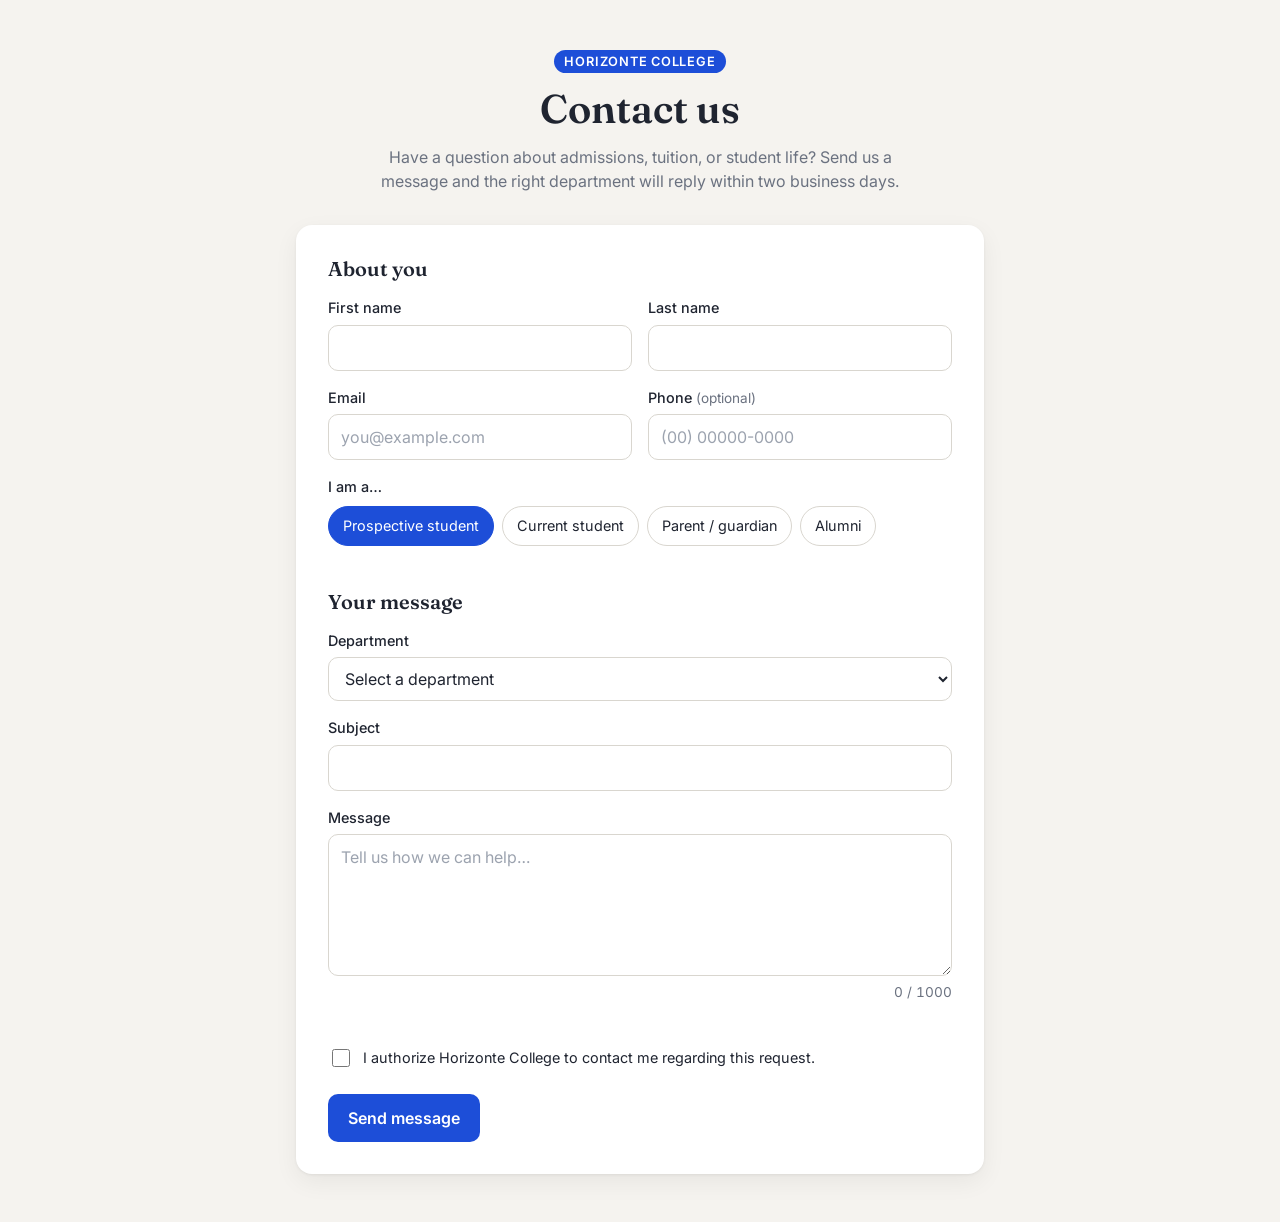
==== index.html @ 5d7e90c7 "Refine form markup, styles, and script for presentation - Add an intro header, error messages for ev" ====
<!DOCTYPE html>
<html lang="en">

<head>
  <meta charset="UTF-8">
  <meta name="viewport" content="width=device-width, initial-scale=1.0">
  <meta name="description" content="Get in touch with Horizonte College admissions, financial aid, registrar, careers, and IT support.">
  <meta name="color-scheme" content="light dark">
  <title>Contact Us — Horizonte College</title>
  <link rel="preconnect" href="https://fonts.googleapis.com">
  <link rel="preconnect" href="https://fonts.gstatic.com" crossorigin>
  <link
    href="https://fonts.googleapis.com/css2?family=Fraunces:opsz,wght@9..144,600&family=Inter:wght@400;500;600&display=swap"
    rel="stylesheet">
  <link rel="stylesheet" href="css/style.css">
  <script src="js/script.js" defer></script>
</head>

<body>
  <main class="page">
    <header class="intro">
      <p class="eyebrow">Horizonte College</p>
      <h1>Contact us</h1>
      <p>Have a question about admissions, tuition, or student life? Send us a message and the right department will reply within two business days.</p>
    </header>

    <form class="card" id="contact-form" action="thank-you.html" method="post">
      <fieldset>
        <legend>About you</legend>

        <div class="row">
          <div class="field">
            <label for="first-name">First name</label>
            <input type="text" id="first-name" name="first_name" autocomplete="given-name"
              aria-describedby="first-name-error" required>
            <small class="error" id="first-name-error">Please enter your first name.</small>
          </div>
          <div class="field">
            <label for="last-name">Last name</label>
            <input type="text" id="last-name" name="last_name" autocomplete="family-name"
              aria-describedby="last-name-error" required>
            <small class="error" id="last-name-error">Please enter your last name.</small>
          </div>
        </div>

        <div class="row">
          <div class="field">
            <label for="email">Email</label>
            <input type="email" id="email" name="email" autocomplete="email" placeholder="you@example.com"
              aria-describedby="email-error" required>
            <small class="error" id="email-error">Please enter a valid email address.</small>
          </div>
          <div class="field">
            <label for="phone">Phone <span class="optional">(optional)</span></label>
            <input type="tel" id="phone" name="phone" autocomplete="tel" inputmode="numeric"
              placeholder="(00) 00000-0000">
          </div>
        </div>

        <fieldset class="field">
          <legend class="label">I am a…</legend>
          <div class="chips">
            <label class="chip">
              <input type="radio" name="role" value="prospective-student" required checked>
              <span>Prospective student</span>
            </label>
            <label class="chip">
              <input type="radio" name="role" value="current-student">
              <span>Current student</span>
            </label>
            <label class="chip">
              <input type="radio" name="role" value="parent-guardian">
              <span>Parent / guardian</span>
            </label>
            <label class="chip">
              <input type="radio" name="role" value="alumni">
              <span>Alumni</span>
            </label>
          </div>
        </fieldset>
      </fieldset>

      <fieldset>
        <legend>Your message</legend>

        <div class="field">
          <label for="department">Department</label>
          <select id="department" name="department" aria-describedby="department-error" required>
            <option value="" disabled selected>Select a department</option>
            <option value="admissions">Admissions and enrollment</option>
            <option value="financial-aid">Tuition and financial aid (ProUni, FIES)</option>
            <option value="registrar">Registrar's office</option>
            <option value="careers">Internships and careers</option>
            <option value="it-support">IT support</option>
            <option value="other">Other</option>
          </select>
          <small class="error" id="department-error">Please choose a department.</small>
        </div>

        <div class="field">
          <label for="subject">Subject</label>
          <input type="text" id="subject" name="subject" maxlength="100" aria-describedby="subject-error" required>
          <small class="error" id="subject-error">Please add a subject.</small>
        </div>

        <div class="field">
          <label for="message">Message</label>
          <textarea id="message" name="message" rows="5" minlength="20" maxlength="1000"
            placeholder="Tell us how we can help…" aria-describedby="message-error counter" required></textarea>
          <small class="error" id="message-error">Please write at least 20 characters.</small>
          <small class="counter" id="counter" aria-live="polite">0 / 1000</small>
        </div>
      </fieldset>

      <label class="consent">
        <input type="checkbox" name="consent" required>
        <span>I authorize Horizonte College to contact me regarding this request.</span>
      </label>

      <button type="submit">Send message</button>
    </form>
  </main>
</body>

</html>
---- css/style.css ----
:root {
    color-scheme: light;
    --bg: #f5f3ef;
    --card: #ffffff;
    --field: #ffffff;
    --text: #1f2430;
    --muted: #6b7280;
    --placeholder: #9ca3af;
    --border: #d9d6cf;
    --border-hover: #b8b4aa;
    --accent: #1d4ed8;
    --on-accent: #ffffff;
    --error: #b42318;
    --success-bg: #dcfce7;
    --success-text: #15803d;
    --shadow: 0 1px 3px rgb(0 0 0 / .06), 0 8px 24px rgb(0 0 0 / .06);
    --radius: 10px;
    --speed: .15s;
}

@media (prefers-color-scheme: dark) {
    :root {
        color-scheme: dark;
        --bg: #12141a;
        --card: #1b1e26;
        --field: #12141a;
        --text: #e8e9ed;
        --muted: #9aa1ad;
        --placeholder: #6b7280;
        --border: #343844;
        --border-hover: #4b5060;
        --accent: #5b8cff;
        --on-accent: #0b1020;
        --error: #f97066;
        --success-bg: #14532d;
        --success-text: #86efac;
        --shadow: 0 1px 3px rgb(0 0 0 / .4), 0 8px 24px rgb(0 0 0 / .3);
    }
}

*,
*::before,
*::after {
    box-sizing: border-box;
}

body {
    margin: 0;
    font-family: "Inter", system-ui, sans-serif;
    background: var(--bg);
    color: var(--text);
    line-height: 1.5;
    -webkit-font-smoothing: antialiased;
}

h1,
h2,
legend {
    font-family: "Fraunces", Georgia, serif;
    font-weight: 600;
    line-height: 1.2;
}

h1 {
    font-size: clamp(1.75rem, 1.2rem + 2vw, 2.5rem);
    margin: 0 0 12px;
}

.page {
    max-width: 720px;
    margin: 0 auto;
    padding: 48px 16px;
}

.intro {
    text-align: center;
    margin-bottom: 32px;
}

.intro p {
    max-width: 52ch;
    margin: 0 auto;
    color: var(--muted);
}

.intro .eyebrow {
    display: inline-block;
    margin-bottom: 12px;
    padding: 2px 10px;
    border-radius: 999px;
    background: var(--accent);
    color: var(--on-accent);
    font-size: .8rem;
    font-weight: 600;
    letter-spacing: .06em;
    text-transform: uppercase;
}

.card {
    background: var(--card);
    border-radius: 16px;
    padding: 32px;
    box-shadow: var(--shadow);
}

fieldset {
    border: 0;
    padding: 0;
    margin: 0 0 28px;
    min-width: 0;
}

legend {
    padding: 0;
    font-size: 1.25rem;
    margin-bottom: 16px;
}

.row {
    display: grid;
    grid-template-columns: 1fr 1fr;
    gap: 16px;
}

.field {
    display: flex;
    flex-direction: column;
    gap: 6px;
    margin-bottom: 16px;
}

label,
.label {
    font-weight: 500;
    font-size: .9rem;
}

legend.label {
    font-family: inherit;
    line-height: 1.5;
    margin-bottom: 8px;
}

.optional,
.counter {
    color: var(--muted);
    font-weight: 400;
    font-size: .85rem;
}

.counter {
    align-self: flex-end;
    font-variant-numeric: tabular-nums;
}

input,
select,
textarea {
    width: 100%;
    font: inherit;
    color: inherit;
    padding: 10px 12px;
    border: 1px solid var(--border);
    border-radius: var(--radius);
    background: var(--field);
    transition: border-color var(--speed);
}

textarea {
    resize: vertical;
    min-height: 120px;
}

input:hover,
select:hover,
textarea:hover {
    border-color: var(--border-hover);
}

input:focus-visible,
select:focus-visible,
textarea:focus-visible {
    outline: 2px solid var(--accent);
    outline-offset: 1px;
    border-color: var(--accent);
}

::placeholder {
    color: var(--placeholder);
}

.error {
    display: none;
    color: var(--error);
    font-size: .85rem;
}

:is(input, select, textarea):user-invalid {
    border-color: var(--error);
}

:is(input, select, textarea):user-invalid ~ .error {
    display: block;
}

.chips {
    display: flex;
    flex-wrap: wrap;
    gap: 8px;
}

.chip {
    position: relative;
}

.chip input {
    position: absolute;
    opacity: 0;
    width: 1px;
    height: 1px;
}

.chip span {
    display: inline-block;
    padding: 8px 14px;
    border: 1px solid var(--border);
    border-radius: 999px;
    font-weight: 400;
    cursor: pointer;
    transition: background var(--speed), border-color var(--speed), color var(--speed);
}

.chip span:hover {
    border-color: var(--accent);
}

.chip input:checked + span {
    background: var(--accent);
    border-color: var(--accent);
    color: var(--on-accent);
}

.chip input:focus-visible + span {
    outline: 2px solid var(--accent);
    outline-offset: 2px;
}

.consent {
    display: flex;
    gap: 10px;
    align-items: flex-start;
    font-weight: 400;
    margin-bottom: 24px;
    cursor: pointer;
}

.consent input {
    width: 18px;
    height: 18px;
    margin-top: 2px;
    flex-shrink: 0;
    accent-color: var(--accent);
}

button,
.button {
    display: inline-block;
    text-decoration: none;
    font: inherit;
    font-weight: 600;
    padding: 12px 20px;
    border: 0;
    border-radius: var(--radius);
    background: var(--accent);
    color: var(--on-accent);
    cursor: pointer;
    transition: filter var(--speed), transform var(--speed);
}

button:hover,
.button:hover {
    filter: brightness(1.1);
}

button:active,
.button:active {
    transform: translateY(1px);
}

button:focus-visible,
.button:focus-visible {
    outline: 2px solid var(--accent);
    outline-offset: 2px;
}

button:disabled {
    cursor: progress;
    opacity: .7;
    filter: none;
    transform: none;
}

.success {
    text-align: center;
}

.success-icon {
    width: 56px;
    height: 56px;
    margin: 0 auto 12px;
    display: grid;
    place-items: center;
    border-radius: 50%;
    background: var(--success-bg);
    color: var(--success-text);
    font-size: 1.5rem;
}

.success h1 {
    font-size: 1.75rem;
    margin: 0 0 8px;
}

.success p {
    color: var(--muted);
    margin: 0 0 24px;
}

@media (max-width: 560px) {
    .page {
        padding-block: 32px;
    }

    .card {
        padding: 24px 20px;
    }

    .row {
        grid-template-columns: 1fr;
        gap: 0;
    }

    button,
    .button {
        width: 100%;
    }
}

@media (prefers-reduced-motion: reduce) {
    *,
    *::before,
    *::after {
        transition: none !important;
    }
}
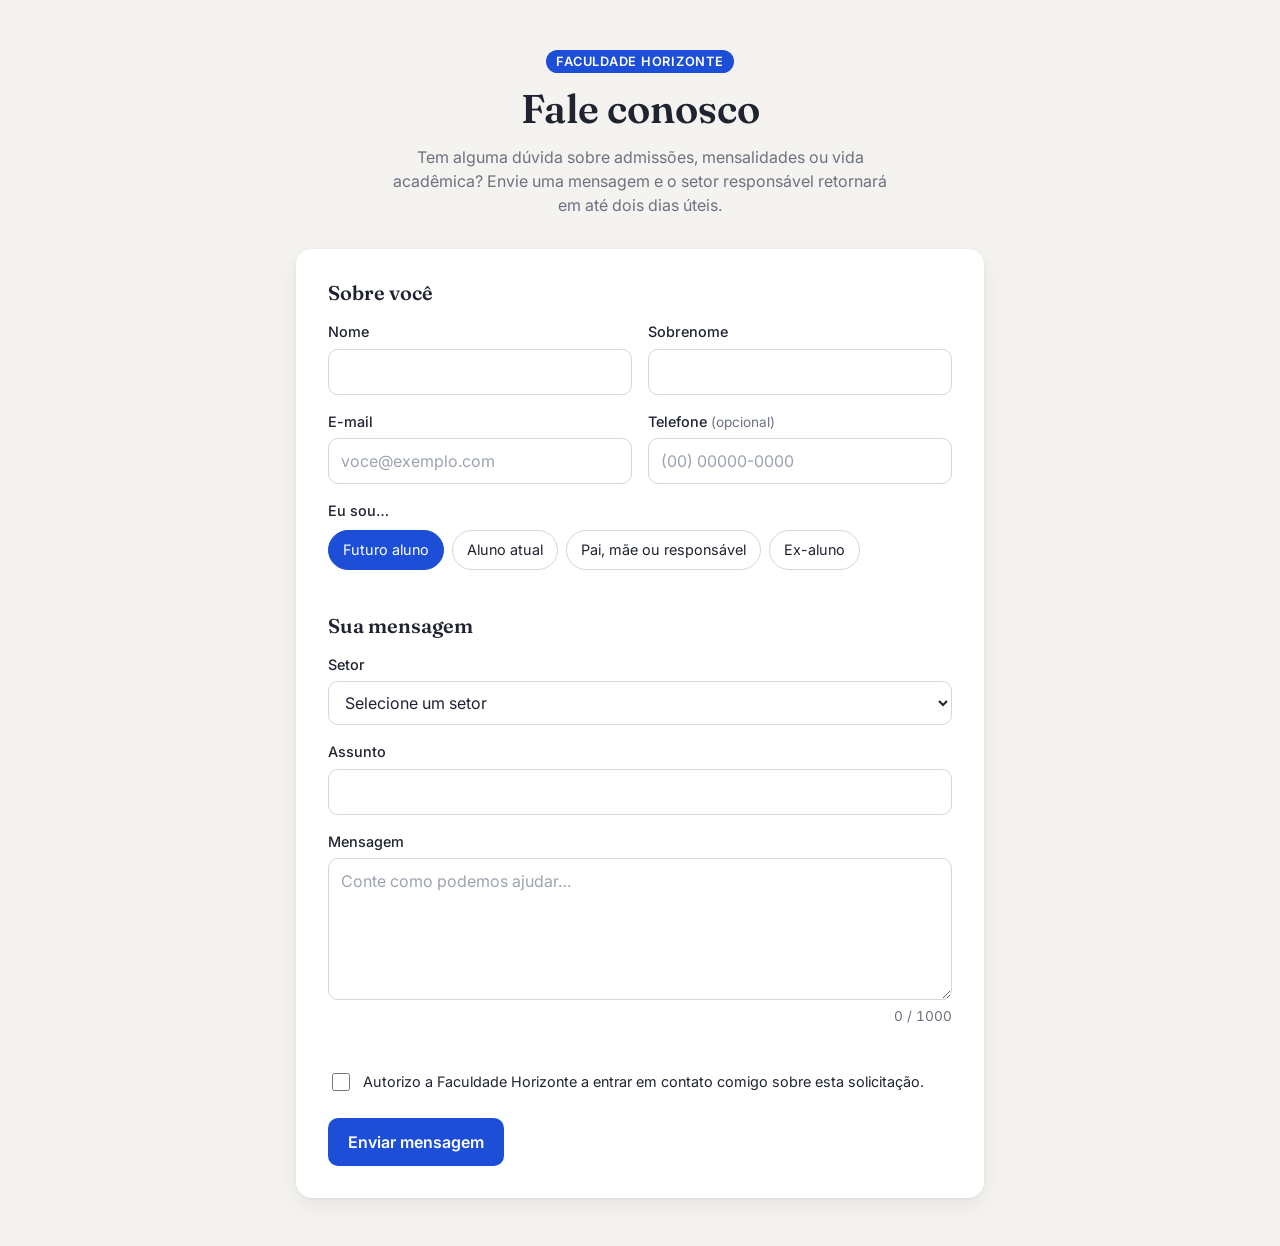
==== commit 7664c343: "Traduz o projeto inteiro para português Textos, comentários, nomes de funções, variáveis, ids, class" ====
--- a/index.html
+++ b/index.html
@@ -1,123 +1,123 @@
 <!DOCTYPE html>
-<html lang="en">
+<html lang="pt-BR">
 
 <head>
   <meta charset="UTF-8">
   <meta name="viewport" content="width=device-width, initial-scale=1.0">
-  <meta name="description" content="Get in touch with Horizonte College admissions, financial aid, registrar, careers, and IT support.">
+  <meta name="description" content="Entre em contato com a Faculdade Horizonte: admissões, financeiro, secretaria acadêmica, estágios e carreiras e suporte de TI.">
   <meta name="color-scheme" content="light dark">
-  <title>Contact Us — Horizonte College</title>
+  <title>Fale Conosco — Faculdade Horizonte</title>
   <link rel="preconnect" href="https://fonts.googleapis.com">
   <link rel="preconnect" href="https://fonts.gstatic.com" crossorigin>
   <link
     href="https://fonts.googleapis.com/css2?family=Fraunces:opsz,wght@9..144,600&family=Inter:wght@400;500;600&display=swap"
     rel="stylesheet">
-  <link rel="stylesheet" href="css/style.css">
+  <link rel="stylesheet" href="css/estilo.css">
   <script src="js/script.js" defer></script>
 </head>
 
 <body>
-  <main class="page">
-    <header class="intro">
-      <p class="eyebrow">Horizonte College</p>
-      <h1>Contact us</h1>
-      <p>Have a question about admissions, tuition, or student life? Send us a message and the right department will reply within two business days.</p>
+  <main class="pagina">
+    <header class="introducao">
+      <p class="rotulo-topo">Faculdade Horizonte</p>
+      <h1>Fale conosco</h1>
+      <p>Tem alguma dúvida sobre admissões, mensalidades ou vida acadêmica? Envie uma mensagem e o setor responsável retornará em até dois dias úteis.</p>
     </header>
 
-    <form class="card" id="contact-form" action="thank-you.html" method="post">
+    <form class="cartao" id="formulario-contato" action="obrigado.html" method="post">
       <fieldset>
-        <legend>About you</legend>
+        <legend>Sobre você</legend>
 
-        <div class="row">
-          <div class="field">
-            <label for="first-name">First name</label>
-            <input type="text" id="first-name" name="first_name" autocomplete="given-name"
-              aria-describedby="first-name-error" required>
-            <small class="error" id="first-name-error">Please enter your first name.</small>
+        <div class="linha">
+          <div class="campo">
+            <label for="primeiro-nome">Nome</label>
+            <input type="text" id="primeiro-nome" name="primeiro_nome" autocomplete="given-name"
+              aria-describedby="primeiro-nome-erro" required>
+            <small class="erro" id="primeiro-nome-erro">Por favor, informe seu nome.</small>
           </div>
-          <div class="field">
-            <label for="last-name">Last name</label>
-            <input type="text" id="last-name" name="last_name" autocomplete="family-name"
-              aria-describedby="last-name-error" required>
-            <small class="error" id="last-name-error">Please enter your last name.</small>
+          <div class="campo">
+            <label for="sobrenome">Sobrenome</label>
+            <input type="text" id="sobrenome" name="sobrenome" autocomplete="family-name"
+              aria-describedby="sobrenome-erro" required>
+            <small class="erro" id="sobrenome-erro">Por favor, informe seu sobrenome.</small>
           </div>
         </div>
 
-        <div class="row">
-          <div class="field">
-            <label for="email">Email</label>
-            <input type="email" id="email" name="email" autocomplete="email" placeholder="you@example.com"
-              aria-describedby="email-error" required>
-            <small class="error" id="email-error">Please enter a valid email address.</small>
+        <div class="linha">
+          <div class="campo">
+            <label for="email">E-mail</label>
+            <input type="email" id="email" name="email" autocomplete="email" placeholder="voce@exemplo.com"
+              aria-describedby="email-erro" required>
+            <small class="erro" id="email-erro">Por favor, informe um endereço de e-mail válido.</small>
           </div>
-          <div class="field">
-            <label for="phone">Phone <span class="optional">(optional)</span></label>
-            <input type="tel" id="phone" name="phone" autocomplete="tel" inputmode="numeric"
+          <div class="campo">
+            <label for="telefone">Telefone <span class="opcional">(opcional)</span></label>
+            <input type="tel" id="telefone" name="telefone" autocomplete="tel" inputmode="numeric"
               placeholder="(00) 00000-0000">
           </div>
         </div>
 
-        <fieldset class="field">
-          <legend class="label">I am a…</legend>
-          <div class="chips">
-            <label class="chip">
-              <input type="radio" name="role" value="prospective-student" required checked>
-              <span>Prospective student</span>
+        <fieldset class="campo">
+          <legend class="rotulo">Eu sou…</legend>
+          <div class="opcoes">
+            <label class="opcao">
+              <input type="radio" name="perfil" value="futuro-aluno" required checked>
+              <span>Futuro aluno</span>
             </label>
-            <label class="chip">
-              <input type="radio" name="role" value="current-student">
-              <span>Current student</span>
+            <label class="opcao">
+              <input type="radio" name="perfil" value="aluno-atual">
+              <span>Aluno atual</span>
             </label>
-            <label class="chip">
-              <input type="radio" name="role" value="parent-guardian">
-              <span>Parent / guardian</span>
+            <label class="opcao">
+              <input type="radio" name="perfil" value="responsavel">
+              <span>Pai, mãe ou responsável</span>
             </label>
-            <label class="chip">
-              <input type="radio" name="role" value="alumni">
-              <span>Alumni</span>
+            <label class="opcao">
+              <input type="radio" name="perfil" value="ex-aluno">
+              <span>Ex-aluno</span>
             </label>
           </div>
         </fieldset>
       </fieldset>
 
       <fieldset>
-        <legend>Your message</legend>
+        <legend>Sua mensagem</legend>
 
-        <div class="field">
-          <label for="department">Department</label>
-          <select id="department" name="department" aria-describedby="department-error" required>
-            <option value="" disabled selected>Select a department</option>
-            <option value="admissions">Admissions and enrollment</option>
-            <option value="financial-aid">Tuition and financial aid (ProUni, FIES)</option>
-            <option value="registrar">Registrar's office</option>
-            <option value="careers">Internships and careers</option>
-            <option value="it-support">IT support</option>
-            <option value="other">Other</option>
+        <div class="campo">
+          <label for="departamento">Setor</label>
+          <select id="departamento" name="departamento" aria-describedby="departamento-erro" required>
+            <option value="" disabled selected>Selecione um setor</option>
+            <option value="admissoes">Admissões e matrículas</option>
+            <option value="financeiro">Mensalidades e auxílio financeiro (ProUni, FIES)</option>
+            <option value="secretaria">Secretaria acadêmica</option>
+            <option value="estagios-carreiras">Estágios e carreiras</option>
+            <option value="suporte-ti">Suporte de TI</option>
+            <option value="outro">Outro</option>
           </select>
-          <small class="error" id="department-error">Please choose a department.</small>
+          <small class="erro" id="departamento-erro">Por favor, escolha um setor.</small>
         </div>
 
-        <div class="field">
-          <label for="subject">Subject</label>
-          <input type="text" id="subject" name="subject" maxlength="100" aria-describedby="subject-error" required>
-          <small class="error" id="subject-error">Please add a subject.</small>
+        <div class="campo">
+          <label for="assunto">Assunto</label>
+          <input type="text" id="assunto" name="assunto" maxlength="100" aria-describedby="assunto-erro" required>
+          <small class="erro" id="assunto-erro">Por favor, informe um assunto.</small>
         </div>
 
-        <div class="field">
-          <label for="message">Message</label>
-          <textarea id="message" name="message" rows="5" minlength="20" maxlength="1000"
-            placeholder="Tell us how we can help…" aria-describedby="message-error counter" required></textarea>
-          <small class="error" id="message-error">Please write at least 20 characters.</small>
-          <small class="counter" id="counter" aria-live="polite">0 / 1000</small>
+        <div class="campo">
+          <label for="mensagem">Mensagem</label>
+          <textarea id="mensagem" name="mensagem" rows="5" minlength="20" maxlength="1000"
+            placeholder="Conte como podemos ajudar…" aria-describedby="mensagem-erro contador" required></textarea>
+          <small class="erro" id="mensagem-erro">Por favor, escreva pelo menos 20 caracteres.</small>
+          <small class="contador" id="contador" aria-live="polite">0 / 1000</small>
         </div>
       </fieldset>
 
-      <label class="consent">
-        <input type="checkbox" name="consent" required>
-        <span>I authorize Horizonte College to contact me regarding this request.</span>
+      <label class="consentimento">
+        <input type="checkbox" name="consentimento" required>
+        <span>Autorizo a Faculdade Horizonte a entrar em contato comigo sobre esta solicitação.</span>
       </label>
 
-      <button type="submit">Send message</button>
+      <button type="submit">Enviar mensagem</button>
     </form>
   </main>
 </body>
--- a/css/estilo.css
+++ b/css/estilo.css
@@ -0,0 +1,355 @@
+:root {
+    color-scheme: light;
+    --fundo: #f5f3ef;
+    --cartao: #ffffff;
+    --campo: #ffffff;
+    --texto: #1f2430;
+    --suave: #6b7280;
+    --marcador: #9ca3af;
+    --borda: #d9d6cf;
+    --borda-hover: #b8b4aa;
+    --destaque: #1d4ed8;
+    --sobre-destaque: #ffffff;
+    --erro: #b42318;
+    --sucesso-fundo: #dcfce7;
+    --sucesso-texto: #15803d;
+    --sombra: 0 1px 3px rgb(0 0 0 / .06), 0 8px 24px rgb(0 0 0 / .06);
+    --raio: 10px;
+    --velocidade: .15s;
+}
+
+@media (prefers-color-scheme: dark) {
+    :root {
+        color-scheme: dark;
+        --fundo: #12141a;
+        --cartao: #1b1e26;
+        --campo: #12141a;
+        --texto: #e8e9ed;
+        --suave: #9aa1ad;
+        --marcador: #6b7280;
+        --borda: #343844;
+        --borda-hover: #4b5060;
+        --destaque: #5b8cff;
+        --sobre-destaque: #0b1020;
+        --erro: #f97066;
+        --sucesso-fundo: #14532d;
+        --sucesso-texto: #86efac;
+        --sombra: 0 1px 3px rgb(0 0 0 / .4), 0 8px 24px rgb(0 0 0 / .3);
+    }
+}
+
+*,
+*::before,
+*::after {
+    box-sizing: border-box;
+}
+
+body {
+    margin: 0;
+    font-family: "Inter", system-ui, sans-serif;
+    background: var(--fundo);
+    color: var(--texto);
+    line-height: 1.5;
+    -webkit-font-smoothing: antialiased;
+}
+
+h1,
+h2,
+legend {
+    font-family: "Fraunces", Georgia, serif;
+    font-weight: 600;
+    line-height: 1.2;
+}
+
+h1 {
+    font-size: clamp(1.75rem, 1.2rem + 2vw, 2.5rem);
+    margin: 0 0 12px;
+}
+
+.pagina {
+    max-width: 720px;
+    margin: 0 auto;
+    padding: 48px 16px;
+}
+
+.introducao {
+    text-align: center;
+    margin-bottom: 32px;
+}
+
+.introducao p {
+    max-width: 52ch;
+    margin: 0 auto;
+    color: var(--suave);
+}
+
+.introducao .rotulo-topo {
+    display: inline-block;
+    margin-bottom: 12px;
+    padding: 2px 10px;
+    border-radius: 999px;
+    background: var(--destaque);
+    color: var(--sobre-destaque);
+    font-size: .8rem;
+    font-weight: 600;
+    letter-spacing: .06em;
+    text-transform: uppercase;
+}
+
+.cartao {
+    background: var(--cartao);
+    border-radius: 16px;
+    padding: 32px;
+    box-shadow: var(--sombra);
+}
+
+fieldset {
+    border: 0;
+    padding: 0;
+    margin: 0 0 28px;
+    min-width: 0;
+}
+
+legend {
+    padding: 0;
+    font-size: 1.25rem;
+    margin-bottom: 16px;
+}
+
+.linha {
+    display: grid;
+    grid-template-columns: 1fr 1fr;
+    gap: 16px;
+}
+
+.campo {
+    display: flex;
+    flex-direction: column;
+    gap: 6px;
+    margin-bottom: 16px;
+}
+
+label,
+.rotulo {
+    font-weight: 500;
+    font-size: .9rem;
+}
+
+legend.rotulo {
+    font-family: inherit;
+    line-height: 1.5;
+    margin-bottom: 8px;
+}
+
+.opcional,
+.contador {
+    color: var(--suave);
+    font-weight: 400;
+    font-size: .85rem;
+}
+
+.contador {
+    align-self: flex-end;
+    font-variant-numeric: tabular-nums;
+}
+
+input,
+select,
+textarea {
+    width: 100%;
+    font: inherit;
+    color: inherit;
+    padding: 10px 12px;
+    border: 1px solid var(--borda);
+    border-radius: var(--raio);
+    background: var(--campo);
+    transition: border-color var(--velocidade);
+}
+
+textarea {
+    resize: vertical;
+    min-height: 120px;
+}
+
+input:hover,
+select:hover,
+textarea:hover {
+    border-color: var(--borda-hover);
+}
+
+input:focus-visible,
+select:focus-visible,
+textarea:focus-visible {
+    outline: 2px solid var(--destaque);
+    outline-offset: 1px;
+    border-color: var(--destaque);
+}
+
+::placeholder {
+    color: var(--marcador);
+}
+
+.erro {
+    display: none;
+    color: var(--erro);
+    font-size: .85rem;
+}
+
+:is(input, select, textarea):user-invalid {
+    border-color: var(--erro);
+}
+
+:is(input, select, textarea):user-invalid ~ .erro {
+    display: block;
+}
+
+.opcoes {
+    display: flex;
+    flex-wrap: wrap;
+    gap: 8px;
+}
+
+.opcao {
+    position: relative;
+}
+
+.opcao input {
+    position: absolute;
+    opacity: 0;
+    width: 1px;
+    height: 1px;
+}
+
+.opcao span {
+    display: inline-block;
+    padding: 8px 14px;
+    border: 1px solid var(--borda);
+    border-radius: 999px;
+    font-weight: 400;
+    cursor: pointer;
+    transition: background var(--velocidade), border-color var(--velocidade), color var(--velocidade);
+}
+
+.opcao span:hover {
+    border-color: var(--destaque);
+}
+
+.opcao input:checked + span {
+    background: var(--destaque);
+    border-color: var(--destaque);
+    color: var(--sobre-destaque);
+}
+
+.opcao input:focus-visible + span {
+    outline: 2px solid var(--destaque);
+    outline-offset: 2px;
+}
+
+.consentimento {
+    display: flex;
+    gap: 10px;
+    align-items: flex-start;
+    font-weight: 400;
+    margin-bottom: 24px;
+    cursor: pointer;
+}
+
+.consentimento input {
+    width: 18px;
+    height: 18px;
+    margin-top: 2px;
+    flex-shrink: 0;
+    accent-color: var(--destaque);
+}
+
+button,
+.botao {
+    display: inline-block;
+    text-decoration: none;
+    font: inherit;
+    font-weight: 600;
+    padding: 12px 20px;
+    border: 0;
+    border-radius: var(--raio);
+    background: var(--destaque);
+    color: var(--sobre-destaque);
+    cursor: pointer;
+    transition: filter var(--velocidade), transform var(--velocidade);
+}
+
+button:hover,
+.botao:hover {
+    filter: brightness(1.1);
+}
+
+button:active,
+.botao:active {
+    transform: translateY(1px);
+}
+
+button:focus-visible,
+.botao:focus-visible {
+    outline: 2px solid var(--destaque);
+    outline-offset: 2px;
+}
+
+button:disabled {
+    cursor: progress;
+    opacity: .7;
+    filter: none;
+    transform: none;
+}
+
+.sucesso {
+    text-align: center;
+}
+
+.icone-sucesso {
+    width: 56px;
+    height: 56px;
+    margin: 0 auto 12px;
+    display: grid;
+    place-items: center;
+    border-radius: 50%;
+    background: var(--sucesso-fundo);
+    color: var(--sucesso-texto);
+    font-size: 1.5rem;
+}
+
+.sucesso h1 {
+    font-size: 1.75rem;
+    margin: 0 0 8px;
+}
+
+.sucesso p {
+    color: var(--suave);
+    margin: 0 0 24px;
+}
+
+@media (max-width: 560px) {
+    .pagina {
+        padding-block: 32px;
+    }
+
+    .cartao {
+        padding: 24px 20px;
+    }
+
+    .linha {
+        grid-template-columns: 1fr;
+        gap: 0;
+    }
+
+    button,
+    .botao {
+        width: 100%;
+    }
+}
+
+@media (prefers-reduced-motion: reduce) {
+    *,
+    *::before,
+    *::after {
+        transition: none !important;
+    }
+}
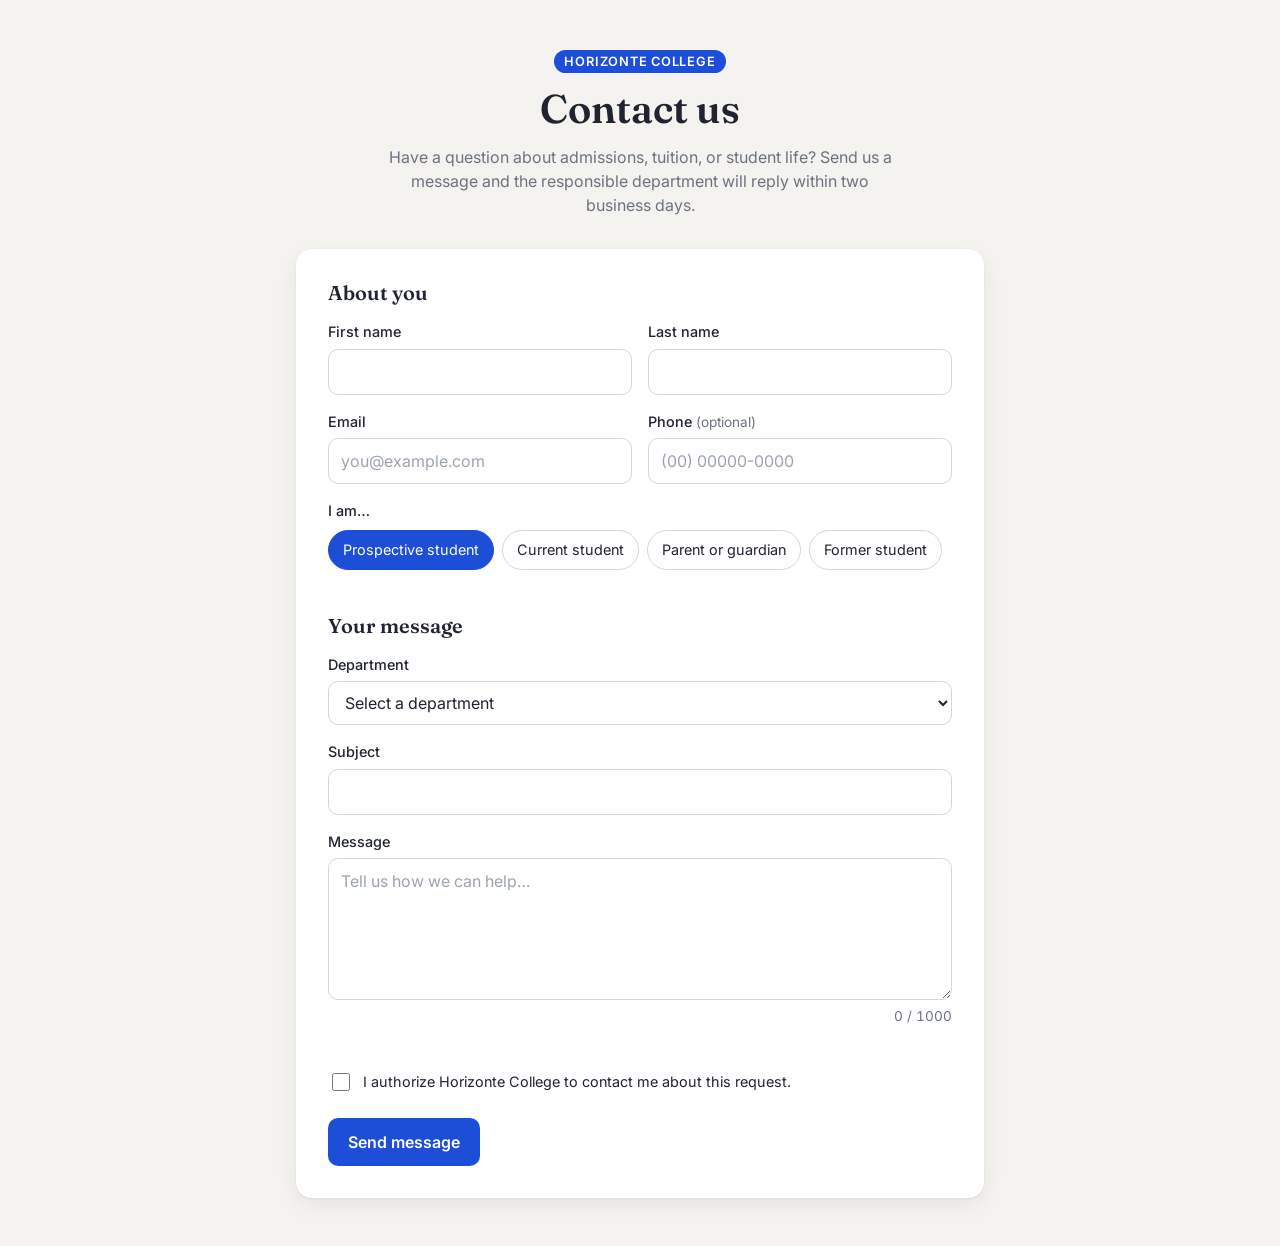
==== commit 652d1fd6: "Translate repository to English (docs, UI text, and code identifiers)" ====
--- a/index.html
+++ b/index.html
@@ -1,123 +1,123 @@
 <!DOCTYPE html>
-<html lang="pt-BR">
+<html lang="en">
 
 <head>
   <meta charset="UTF-8">
   <meta name="viewport" content="width=device-width, initial-scale=1.0">
-  <meta name="description" content="Entre em contato com a Faculdade Horizonte: admissões, financeiro, secretaria acadêmica, estágios e carreiras e suporte de TI.">
+  <meta name="description" content="Contact Horizonte College: admissions, tuition and financial aid, registrar, internships and careers, and IT support.">
   <meta name="color-scheme" content="light dark">
-  <title>Fale Conosco — Faculdade Horizonte</title>
+  <title>Contact Us — Horizonte College</title>
   <link rel="preconnect" href="https://fonts.googleapis.com">
   <link rel="preconnect" href="https://fonts.gstatic.com" crossorigin>
   <link
     href="https://fonts.googleapis.com/css2?family=Fraunces:opsz,wght@9..144,600&family=Inter:wght@400;500;600&display=swap"
     rel="stylesheet">
-  <link rel="stylesheet" href="css/estilo.css">
+  <link rel="stylesheet" href="css/style.css">
   <script src="js/script.js" defer></script>
 </head>
 
 <body>
-  <main class="pagina">
-    <header class="introducao">
-      <p class="rotulo-topo">Faculdade Horizonte</p>
-      <h1>Fale conosco</h1>
-      <p>Tem alguma dúvida sobre admissões, mensalidades ou vida acadêmica? Envie uma mensagem e o setor responsável retornará em até dois dias úteis.</p>
+  <main class="page">
+    <header class="intro">
+      <p class="eyebrow">Horizonte College</p>
+      <h1>Contact us</h1>
+      <p>Have a question about admissions, tuition, or student life? Send us a message and the responsible department will reply within two business days.</p>
     </header>
 
-    <form class="cartao" id="formulario-contato" action="obrigado.html" method="post">
+    <form class="card" id="contact-form" action="thank-you.html" method="post">
       <fieldset>
-        <legend>Sobre você</legend>
+        <legend>About you</legend>
 
-        <div class="linha">
-          <div class="campo">
-            <label for="primeiro-nome">Nome</label>
-            <input type="text" id="primeiro-nome" name="primeiro_nome" autocomplete="given-name"
-              aria-describedby="primeiro-nome-erro" required>
-            <small class="erro" id="primeiro-nome-erro">Por favor, informe seu nome.</small>
+        <div class="row">
+          <div class="field">
+            <label for="first-name">First name</label>
+            <input type="text" id="first-name" name="first_name" autocomplete="given-name"
+              aria-describedby="first-name-error" required>
+            <small class="error" id="first-name-error">Please enter your first name.</small>
           </div>
-          <div class="campo">
-            <label for="sobrenome">Sobrenome</label>
-            <input type="text" id="sobrenome" name="sobrenome" autocomplete="family-name"
-              aria-describedby="sobrenome-erro" required>
-            <small class="erro" id="sobrenome-erro">Por favor, informe seu sobrenome.</small>
+          <div class="field">
+            <label for="last-name">Last name</label>
+            <input type="text" id="last-name" name="last_name" autocomplete="family-name"
+              aria-describedby="last-name-error" required>
+            <small class="error" id="last-name-error">Please enter your last name.</small>
           </div>
         </div>
 
-        <div class="linha">
-          <div class="campo">
-            <label for="email">E-mail</label>
-            <input type="email" id="email" name="email" autocomplete="email" placeholder="voce@exemplo.com"
-              aria-describedby="email-erro" required>
-            <small class="erro" id="email-erro">Por favor, informe um endereço de e-mail válido.</small>
+        <div class="row">
+          <div class="field">
+            <label for="email">Email</label>
+            <input type="email" id="email" name="email" autocomplete="email" placeholder="you@example.com"
+              aria-describedby="email-error" required>
+            <small class="error" id="email-error">Please enter a valid email address.</small>
           </div>
-          <div class="campo">
-            <label for="telefone">Telefone <span class="opcional">(opcional)</span></label>
-            <input type="tel" id="telefone" name="telefone" autocomplete="tel" inputmode="numeric"
+          <div class="field">
+            <label for="phone">Phone <span class="optional">(optional)</span></label>
+            <input type="tel" id="phone" name="phone" autocomplete="tel" inputmode="numeric"
               placeholder="(00) 00000-0000">
           </div>
         </div>
 
-        <fieldset class="campo">
-          <legend class="rotulo">Eu sou…</legend>
-          <div class="opcoes">
-            <label class="opcao">
-              <input type="radio" name="perfil" value="futuro-aluno" required checked>
-              <span>Futuro aluno</span>
+        <fieldset class="field">
+          <legend class="label">I am…</legend>
+          <div class="options">
+            <label class="option">
+              <input type="radio" name="role" value="prospective-student" required checked>
+              <span>Prospective student</span>
             </label>
-            <label class="opcao">
-              <input type="radio" name="perfil" value="aluno-atual">
-              <span>Aluno atual</span>
+            <label class="option">
+              <input type="radio" name="role" value="current-student">
+              <span>Current student</span>
             </label>
-            <label class="opcao">
-              <input type="radio" name="perfil" value="responsavel">
-              <span>Pai, mãe ou responsável</span>
+            <label class="option">
+              <input type="radio" name="role" value="parent-guardian">
+              <span>Parent or guardian</span>
             </label>
-            <label class="opcao">
-              <input type="radio" name="perfil" value="ex-aluno">
-              <span>Ex-aluno</span>
+            <label class="option">
+              <input type="radio" name="role" value="former-student">
+              <span>Former student</span>
             </label>
           </div>
         </fieldset>
       </fieldset>
 
       <fieldset>
-        <legend>Sua mensagem</legend>
+        <legend>Your message</legend>
 
-        <div class="campo">
-          <label for="departamento">Setor</label>
-          <select id="departamento" name="departamento" aria-describedby="departamento-erro" required>
-            <option value="" disabled selected>Selecione um setor</option>
-            <option value="admissoes">Admissões e matrículas</option>
-            <option value="financeiro">Mensalidades e auxílio financeiro (ProUni, FIES)</option>
-            <option value="secretaria">Secretaria acadêmica</option>
-            <option value="estagios-carreiras">Estágios e carreiras</option>
-            <option value="suporte-ti">Suporte de TI</option>
-            <option value="outro">Outro</option>
+        <div class="field">
+          <label for="department">Department</label>
+          <select id="department" name="department" aria-describedby="department-error" required>
+            <option value="" disabled selected>Select a department</option>
+            <option value="admissions">Admissions and enrollment</option>
+            <option value="financial-aid">Tuition and financial aid (ProUni, FIES)</option>
+            <option value="registrar">Registrar's office</option>
+            <option value="internships-careers">Internships and careers</option>
+            <option value="it-support">IT support</option>
+            <option value="other">Other</option>
           </select>
-          <small class="erro" id="departamento-erro">Por favor, escolha um setor.</small>
+          <small class="error" id="department-error">Please choose a department.</small>
         </div>
 
-        <div class="campo">
-          <label for="assunto">Assunto</label>
-          <input type="text" id="assunto" name="assunto" maxlength="100" aria-describedby="assunto-erro" required>
-          <small class="erro" id="assunto-erro">Por favor, informe um assunto.</small>
+        <div class="field">
+          <label for="subject">Subject</label>
+          <input type="text" id="subject" name="subject" maxlength="100" aria-describedby="subject-error" required>
+          <small class="error" id="subject-error">Please enter a subject.</small>
         </div>
 
-        <div class="campo">
-          <label for="mensagem">Mensagem</label>
-          <textarea id="mensagem" name="mensagem" rows="5" minlength="20" maxlength="1000"
-            placeholder="Conte como podemos ajudar…" aria-describedby="mensagem-erro contador" required></textarea>
-          <small class="erro" id="mensagem-erro">Por favor, escreva pelo menos 20 caracteres.</small>
-          <small class="contador" id="contador" aria-live="polite">0 / 1000</small>
+        <div class="field">
+          <label for="message">Message</label>
+          <textarea id="message" name="message" rows="5" minlength="20" maxlength="1000"
+            placeholder="Tell us how we can help…" aria-describedby="message-error counter" required></textarea>
+          <small class="error" id="message-error">Please write at least 20 characters.</small>
+          <small class="counter" id="counter" aria-live="polite">0 / 1000</small>
         </div>
       </fieldset>
 
-      <label class="consentimento">
-        <input type="checkbox" name="consentimento" required>
-        <span>Autorizo a Faculdade Horizonte a entrar em contato comigo sobre esta solicitação.</span>
+      <label class="consent">
+        <input type="checkbox" name="consent" required>
+        <span>I authorize Horizonte College to contact me about this request.</span>
       </label>
 
-      <button type="submit">Enviar mensagem</button>
+      <button type="submit">Send message</button>
     </form>
   </main>
 </body>
--- a/css/style.css
+++ b/css/style.css
@@ -0,0 +1,355 @@
+:root {
+    color-scheme: light;
+    --background: #f5f3ef;
+    --card: #ffffff;
+    --field: #ffffff;
+    --text: #1f2430;
+    --muted: #6b7280;
+    --placeholder: #9ca3af;
+    --border: #d9d6cf;
+    --border-hover: #b8b4aa;
+    --accent: #1d4ed8;
+    --on-accent: #ffffff;
+    --error: #b42318;
+    --success-bg: #dcfce7;
+    --success-text: #15803d;
+    --shadow: 0 1px 3px rgb(0 0 0 / .06), 0 8px 24px rgb(0 0 0 / .06);
+    --radius: 10px;
+    --transition-speed: .15s;
+}
+
+@media (prefers-color-scheme: dark) {
+    :root {
+        color-scheme: dark;
+        --background: #12141a;
+        --card: #1b1e26;
+        --field: #12141a;
+        --text: #e8e9ed;
+        --muted: #9aa1ad;
+        --placeholder: #6b7280;
+        --border: #343844;
+        --border-hover: #4b5060;
+        --accent: #5b8cff;
+        --on-accent: #0b1020;
+        --error: #f97066;
+        --success-bg: #14532d;
+        --success-text: #86efac;
+        --shadow: 0 1px 3px rgb(0 0 0 / .4), 0 8px 24px rgb(0 0 0 / .3);
+    }
+}
+
+*,
+*::before,
+*::after {
+    box-sizing: border-box;
+}
+
+body {
+    margin: 0;
+    font-family: "Inter", system-ui, sans-serif;
+    background: var(--background);
+    color: var(--text);
+    line-height: 1.5;
+    -webkit-font-smoothing: antialiased;
+}
+
+h1,
+h2,
+legend {
+    font-family: "Fraunces", Georgia, serif;
+    font-weight: 600;
+    line-height: 1.2;
+}
+
+h1 {
+    font-size: clamp(1.75rem, 1.2rem + 2vw, 2.5rem);
+    margin: 0 0 12px;
+}
+
+.page {
+    max-width: 720px;
+    margin: 0 auto;
+    padding: 48px 16px;
+}
+
+.intro {
+    text-align: center;
+    margin-bottom: 32px;
+}
+
+.intro p {
+    max-width: 52ch;
+    margin: 0 auto;
+    color: var(--muted);
+}
+
+.intro .eyebrow {
+    display: inline-block;
+    margin-bottom: 12px;
+    padding: 2px 10px;
+    border-radius: 999px;
+    background: var(--accent);
+    color: var(--on-accent);
+    font-size: .8rem;
+    font-weight: 600;
+    letter-spacing: .06em;
+    text-transform: uppercase;
+}
+
+.card {
+    background: var(--card);
+    border-radius: 16px;
+    padding: 32px;
+    box-shadow: var(--shadow);
+}
+
+fieldset {
+    border: 0;
+    padding: 0;
+    margin: 0 0 28px;
+    min-width: 0;
+}
+
+legend {
+    padding: 0;
+    font-size: 1.25rem;
+    margin-bottom: 16px;
+}
+
+.row {
+    display: grid;
+    grid-template-columns: 1fr 1fr;
+    gap: 16px;
+}
+
+.field {
+    display: flex;
+    flex-direction: column;
+    gap: 6px;
+    margin-bottom: 16px;
+}
+
+label,
+.label {
+    font-weight: 500;
+    font-size: .9rem;
+}
+
+legend.label {
+    font-family: inherit;
+    line-height: 1.5;
+    margin-bottom: 8px;
+}
+
+.optional,
+.counter {
+    color: var(--muted);
+    font-weight: 400;
+    font-size: .85rem;
+}
+
+.counter {
+    align-self: flex-end;
+    font-variant-numeric: tabular-nums;
+}
+
+input,
+select,
+textarea {
+    width: 100%;
+    font: inherit;
+    color: inherit;
+    padding: 10px 12px;
+    border: 1px solid var(--border);
+    border-radius: var(--radius);
+    background: var(--field);
+    transition: border-color var(--transition-speed);
+}
+
+textarea {
+    resize: vertical;
+    min-height: 120px;
+}
+
+input:hover,
+select:hover,
+textarea:hover {
+    border-color: var(--border-hover);
+}
+
+input:focus-visible,
+select:focus-visible,
+textarea:focus-visible {
+    outline: 2px solid var(--accent);
+    outline-offset: 1px;
+    border-color: var(--accent);
+}
+
+::placeholder {
+    color: var(--placeholder);
+}
+
+.error {
+    display: none;
+    color: var(--error);
+    font-size: .85rem;
+}
+
+:is(input, select, textarea):user-invalid {
+    border-color: var(--error);
+}
+
+:is(input, select, textarea):user-invalid ~ .error {
+    display: block;
+}
+
+.options {
+    display: flex;
+    flex-wrap: wrap;
+    gap: 8px;
+}
+
+.option {
+    position: relative;
+}
+
+.option input {
+    position: absolute;
+    opacity: 0;
+    width: 1px;
+    height: 1px;
+}
+
+.option span {
+    display: inline-block;
+    padding: 8px 14px;
+    border: 1px solid var(--border);
+    border-radius: 999px;
+    font-weight: 400;
+    cursor: pointer;
+    transition: background var(--transition-speed), border-color var(--transition-speed), color var(--transition-speed);
+}
+
+.option span:hover {
+    border-color: var(--accent);
+}
+
+.option input:checked + span {
+    background: var(--accent);
+    border-color: var(--accent);
+    color: var(--on-accent);
+}
+
+.option input:focus-visible + span {
+    outline: 2px solid var(--accent);
+    outline-offset: 2px;
+}
+
+.consent {
+    display: flex;
+    gap: 10px;
+    align-items: flex-start;
+    font-weight: 400;
+    margin-bottom: 24px;
+    cursor: pointer;
+}
+
+.consent input {
+    width: 18px;
+    height: 18px;
+    margin-top: 2px;
+    flex-shrink: 0;
+    accent-color: var(--accent);
+}
+
+button,
+.button {
+    display: inline-block;
+    text-decoration: none;
+    font: inherit;
+    font-weight: 600;
+    padding: 12px 20px;
+    border: 0;
+    border-radius: var(--radius);
+    background: var(--accent);
+    color: var(--on-accent);
+    cursor: pointer;
+    transition: filter var(--transition-speed), transform var(--transition-speed);
+}
+
+button:hover,
+.button:hover {
+    filter: brightness(1.1);
+}
+
+button:active,
+.button:active {
+    transform: translateY(1px);
+}
+
+button:focus-visible,
+.button:focus-visible {
+    outline: 2px solid var(--accent);
+    outline-offset: 2px;
+}
+
+button:disabled {
+    cursor: progress;
+    opacity: .7;
+    filter: none;
+    transform: none;
+}
+
+.success {
+    text-align: center;
+}
+
+.success-icon {
+    width: 56px;
+    height: 56px;
+    margin: 0 auto 12px;
+    display: grid;
+    place-items: center;
+    border-radius: 50%;
+    background: var(--success-bg);
+    color: var(--success-text);
+    font-size: 1.5rem;
+}
+
+.success h1 {
+    font-size: 1.75rem;
+    margin: 0 0 8px;
+}
+
+.success p {
+    color: var(--muted);
+    margin: 0 0 24px;
+}
+
+@media (max-width: 560px) {
+    .page {
+        padding-block: 32px;
+    }
+
+    .card {
+        padding: 24px 20px;
+    }
+
+    .row {
+        grid-template-columns: 1fr;
+        gap: 0;
+    }
+
+    button,
+    .button {
+        width: 100%;
+    }
+}
+
+@media (prefers-reduced-motion: reduce) {
+    *,
+    *::before,
+    *::after {
+        transition: none !important;
+    }
+}
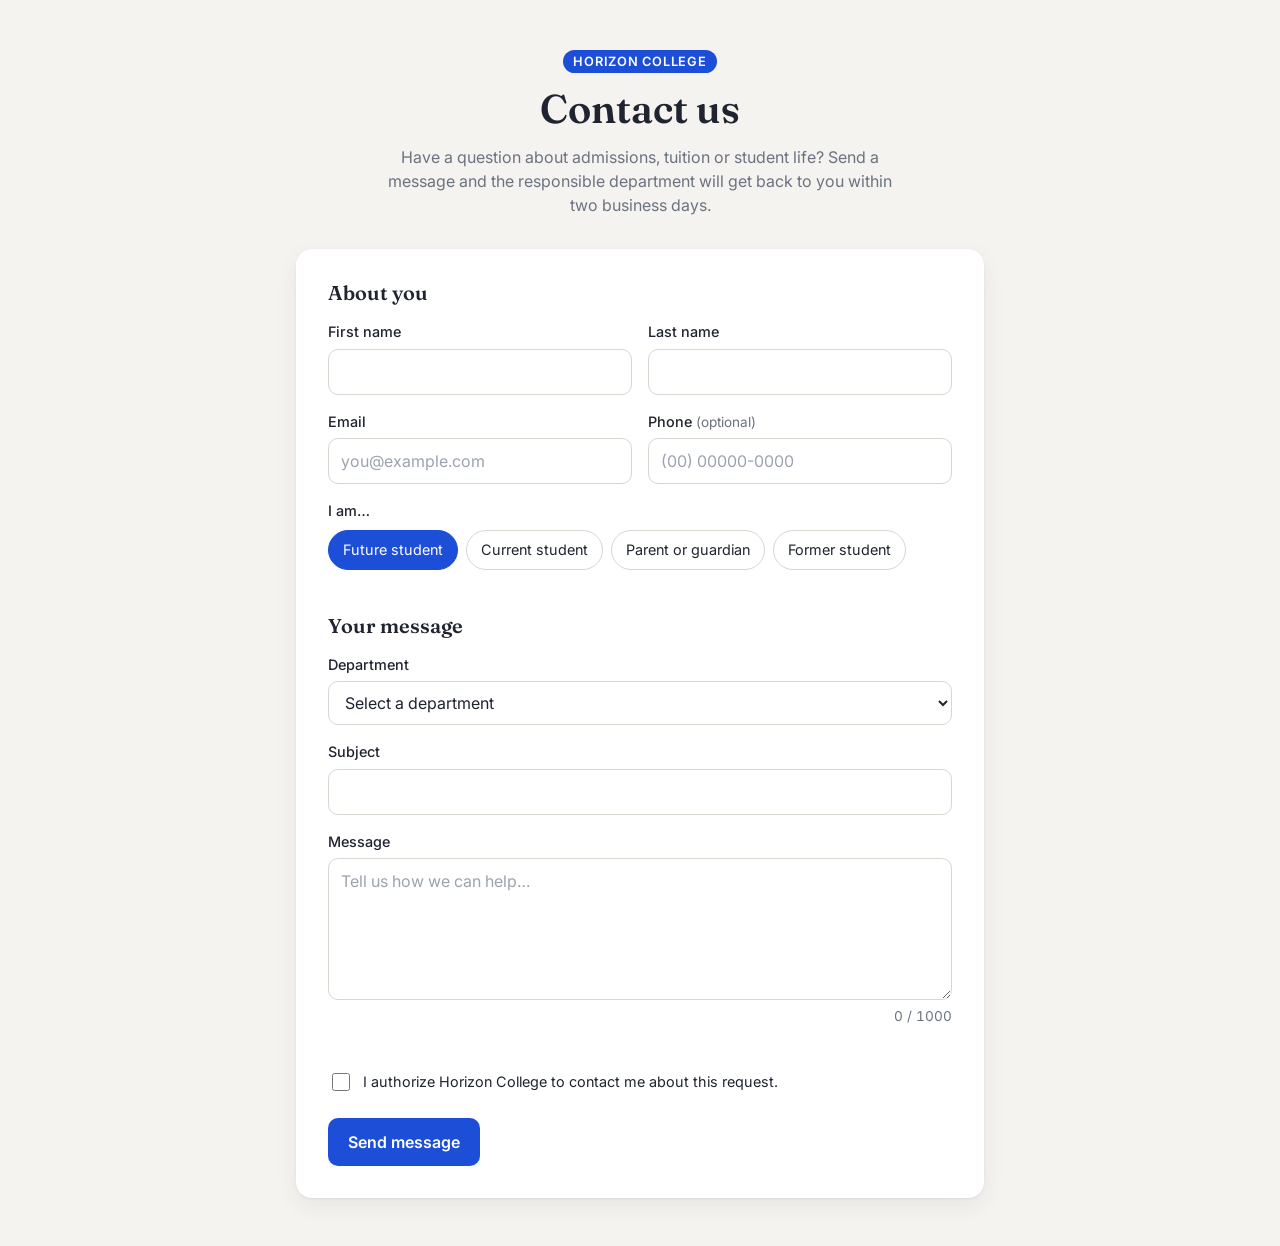
==== commit 18c171f3: "docs: translate the whole project to English - Translate all page text, error messages, placeholders" ====
--- a/index.html
+++ b/index.html
@@ -4,9 +4,9 @@
 <head>
   <meta charset="UTF-8">
   <meta name="viewport" content="width=device-width, initial-scale=1.0">
-  <meta name="description" content="Contact Horizonte College: admissions, tuition and financial aid, registrar, internships and careers, and IT support.">
+  <meta name="description" content="Contact Horizon College: admissions, billing, academic registrar, internships and careers, and IT support.">
   <meta name="color-scheme" content="light dark">
-  <title>Contact Us — Horizonte College</title>
+  <title>Contact Us — Horizon College</title>
   <link rel="preconnect" href="https://fonts.googleapis.com">
   <link rel="preconnect" href="https://fonts.gstatic.com" crossorigin>
   <link
@@ -19,9 +19,9 @@
 <body>
   <main class="page">
     <header class="intro">
-      <p class="eyebrow">Horizonte College</p>
+      <p class="top-label">Horizon College</p>
       <h1>Contact us</h1>
-      <p>Have a question about admissions, tuition, or student life? Send us a message and the responsible department will reply within two business days.</p>
+      <p>Have a question about admissions, tuition or student life? Send a message and the responsible department will get back to you within two business days.</p>
     </header>
 
     <form class="card" id="contact-form" action="thank-you.html" method="post">
@@ -61,19 +61,19 @@
           <legend class="label">I am…</legend>
           <div class="options">
             <label class="option">
-              <input type="radio" name="role" value="prospective-student" required checked>
-              <span>Prospective student</span>
+              <input type="radio" name="profile" value="future-student" required checked>
+              <span>Future student</span>
             </label>
             <label class="option">
-              <input type="radio" name="role" value="current-student">
+              <input type="radio" name="profile" value="current-student">
               <span>Current student</span>
             </label>
             <label class="option">
-              <input type="radio" name="role" value="parent-guardian">
+              <input type="radio" name="profile" value="parent-guardian">
               <span>Parent or guardian</span>
             </label>
             <label class="option">
-              <input type="radio" name="role" value="former-student">
+              <input type="radio" name="profile" value="former-student">
               <span>Former student</span>
             </label>
           </div>
@@ -88,8 +88,8 @@
           <select id="department" name="department" aria-describedby="department-error" required>
             <option value="" disabled selected>Select a department</option>
             <option value="admissions">Admissions and enrollment</option>
-            <option value="financial-aid">Tuition and financial aid (ProUni, FIES)</option>
-            <option value="registrar">Registrar's office</option>
+            <option value="financial">Tuition and financial aid (ProUni, FIES)</option>
+            <option value="registrar">Academic registrar</option>
             <option value="internships-careers">Internships and careers</option>
             <option value="it-support">IT support</option>
             <option value="other">Other</option>
@@ -114,7 +114,7 @@
 
       <label class="consent">
         <input type="checkbox" name="consent" required>
-        <span>I authorize Horizonte College to contact me about this request.</span>
+        <span>I authorize Horizon College to contact me about this request.</span>
       </label>
 
       <button type="submit">Send message</button>
--- a/css/style.css
+++ b/css/style.css
@@ -15,7 +15,7 @@
     --success-text: #15803d;
     --shadow: 0 1px 3px rgb(0 0 0 / .06), 0 8px 24px rgb(0 0 0 / .06);
     --radius: 10px;
-    --transition-speed: .15s;
+    --speed: .15s;
 }
 
 @media (prefers-color-scheme: dark) {
@@ -83,7 +83,7 @@
     color: var(--muted);
 }
 
-.intro .eyebrow {
+.intro .top-label {
     display: inline-block;
     margin-bottom: 12px;
     padding: 2px 10px;
@@ -163,7 +163,7 @@
     border: 1px solid var(--border);
     border-radius: var(--radius);
     background: var(--field);
-    transition: border-color var(--transition-speed);
+    transition: border-color var(--speed);
 }
 
 textarea {
@@ -227,7 +227,7 @@
     border-radius: 999px;
     font-weight: 400;
     cursor: pointer;
-    transition: background var(--transition-speed), border-color var(--transition-speed), color var(--transition-speed);
+    transition: background var(--speed), border-color var(--speed), color var(--speed);
 }
 
 .option span:hover {
@@ -274,7 +274,7 @@
     background: var(--accent);
     color: var(--on-accent);
     cursor: pointer;
-    transition: filter var(--transition-speed), transform var(--transition-speed);
+    transition: filter var(--speed), transform var(--speed);
 }
 
 button:hover,
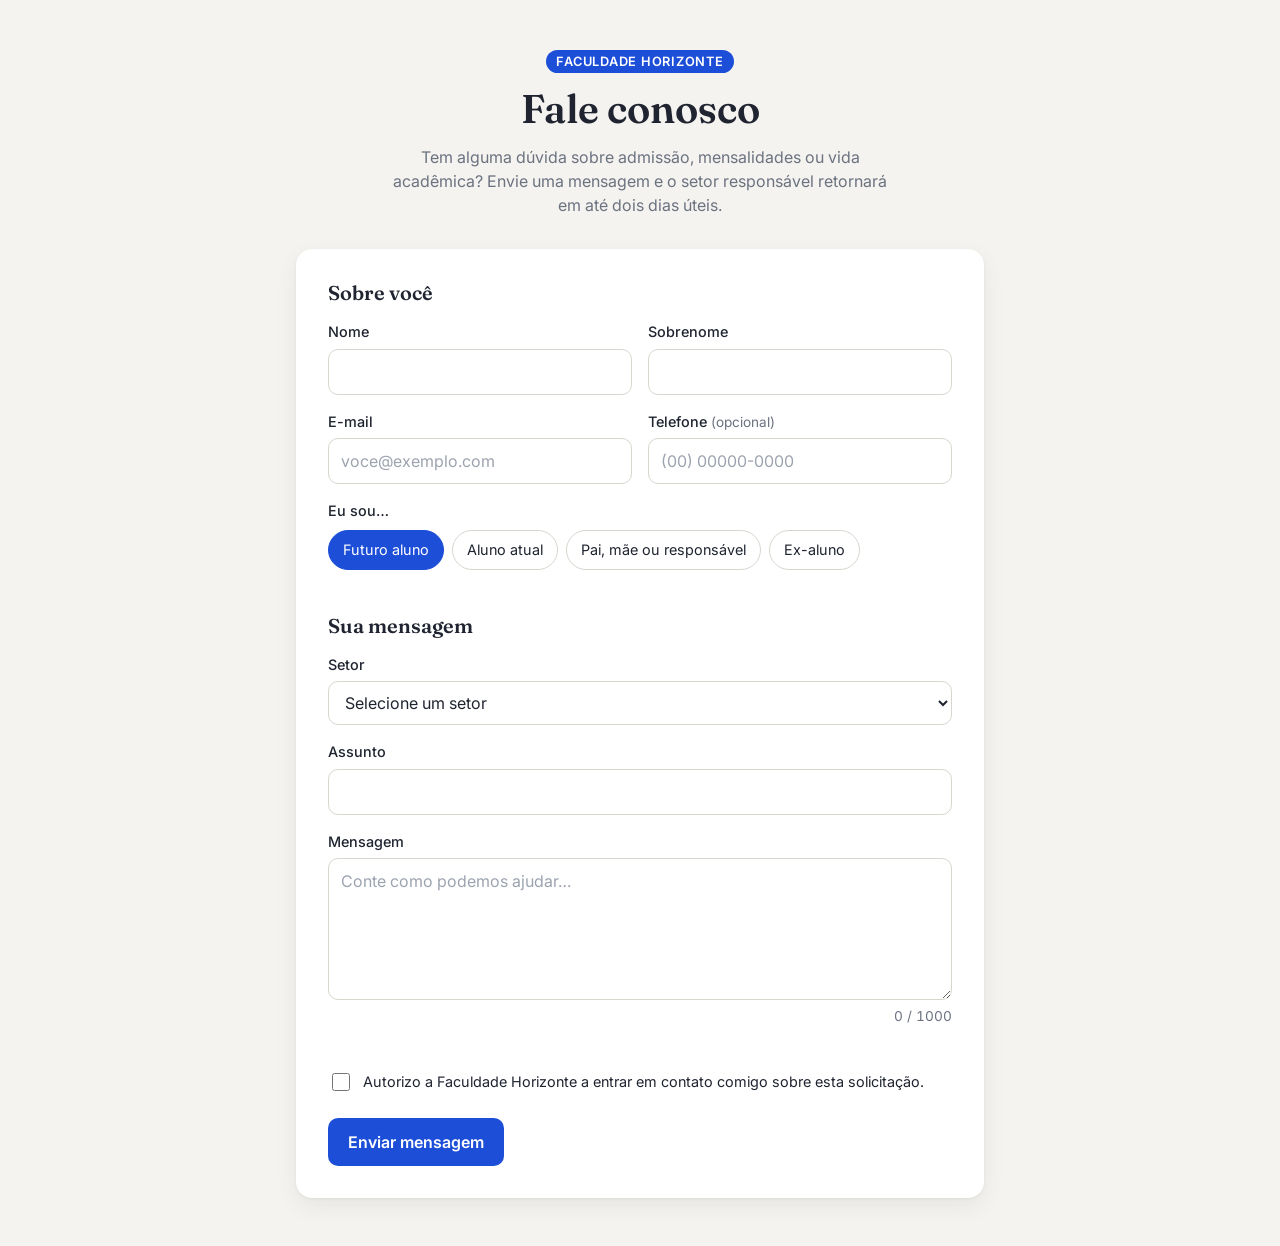
==== commit 46db27fd: "Traduz o projeto inteiro para português - README, textos da página e mensagens de validação em portu" ====
--- a/index.html
+++ b/index.html
@@ -1,123 +1,123 @@
 <!DOCTYPE html>
-<html lang="en">
+<html lang="pt-BR">
 
 <head>
   <meta charset="UTF-8">
   <meta name="viewport" content="width=device-width, initial-scale=1.0">
-  <meta name="description" content="Contact Horizon College: admissions, billing, academic registrar, internships and careers, and IT support.">
+  <meta name="description" content="Fale com a Faculdade Horizonte: admissões, financeiro, secretaria acadêmica, estágios e carreiras, e suporte de TI.">
   <meta name="color-scheme" content="light dark">
-  <title>Contact Us — Horizon College</title>
+  <title>Fale Conosco — Faculdade Horizonte</title>
   <link rel="preconnect" href="https://fonts.googleapis.com">
   <link rel="preconnect" href="https://fonts.gstatic.com" crossorigin>
   <link
     href="https://fonts.googleapis.com/css2?family=Fraunces:opsz,wght@9..144,600&family=Inter:wght@400;500;600&display=swap"
     rel="stylesheet">
-  <link rel="stylesheet" href="css/style.css">
-  <script src="js/script.js" defer></script>
+  <link rel="stylesheet" href="css/estilo.css">
+  <script src="js/principal.js" defer></script>
 </head>
 
 <body>
-  <main class="page">
-    <header class="intro">
-      <p class="top-label">Horizon College</p>
-      <h1>Contact us</h1>
-      <p>Have a question about admissions, tuition or student life? Send a message and the responsible department will get back to you within two business days.</p>
+  <main class="pagina">
+    <header class="introducao">
+      <p class="selo">Faculdade Horizonte</p>
+      <h1>Fale conosco</h1>
+      <p>Tem alguma dúvida sobre admissão, mensalidades ou vida acadêmica? Envie uma mensagem e o setor responsável retornará em até dois dias úteis.</p>
     </header>
 
-    <form class="card" id="contact-form" action="thank-you.html" method="post">
+    <form class="cartao" id="formulario-contato" action="obrigado.html" method="post">
       <fieldset>
-        <legend>About you</legend>
+        <legend>Sobre você</legend>
 
-        <div class="row">
-          <div class="field">
-            <label for="first-name">First name</label>
-            <input type="text" id="first-name" name="first_name" autocomplete="given-name"
-              aria-describedby="first-name-error" required>
-            <small class="error" id="first-name-error">Please enter your first name.</small>
+        <div class="linha">
+          <div class="campo">
+            <label for="nome">Nome</label>
+            <input type="text" id="nome" name="nome" autocomplete="given-name"
+              aria-describedby="nome-erro" required>
+            <small class="erro" id="nome-erro">Informe seu nome.</small>
           </div>
-          <div class="field">
-            <label for="last-name">Last name</label>
-            <input type="text" id="last-name" name="last_name" autocomplete="family-name"
-              aria-describedby="last-name-error" required>
-            <small class="error" id="last-name-error">Please enter your last name.</small>
+          <div class="campo">
+            <label for="sobrenome">Sobrenome</label>
+            <input type="text" id="sobrenome" name="sobrenome" autocomplete="family-name"
+              aria-describedby="sobrenome-erro" required>
+            <small class="erro" id="sobrenome-erro">Informe seu sobrenome.</small>
           </div>
         </div>
 
-        <div class="row">
-          <div class="field">
-            <label for="email">Email</label>
-            <input type="email" id="email" name="email" autocomplete="email" placeholder="you@example.com"
-              aria-describedby="email-error" required>
-            <small class="error" id="email-error">Please enter a valid email address.</small>
+        <div class="linha">
+          <div class="campo">
+            <label for="email">E-mail</label>
+            <input type="email" id="email" name="email" autocomplete="email" placeholder="voce@exemplo.com"
+              aria-describedby="email-erro" required>
+            <small class="erro" id="email-erro">Informe um endereço de e-mail válido.</small>
           </div>
-          <div class="field">
-            <label for="phone">Phone <span class="optional">(optional)</span></label>
-            <input type="tel" id="phone" name="phone" autocomplete="tel" inputmode="numeric"
+          <div class="campo">
+            <label for="telefone">Telefone <span class="opcional">(opcional)</span></label>
+            <input type="tel" id="telefone" name="telefone" autocomplete="tel" inputmode="numeric"
               placeholder="(00) 00000-0000">
           </div>
         </div>
 
-        <fieldset class="field">
-          <legend class="label">I am…</legend>
-          <div class="options">
-            <label class="option">
-              <input type="radio" name="profile" value="future-student" required checked>
-              <span>Future student</span>
+        <fieldset class="campo">
+          <legend class="rotulo">Eu sou…</legend>
+          <div class="opcoes">
+            <label class="opcao">
+              <input type="radio" name="perfil" value="futuro-aluno" required checked>
+              <span>Futuro aluno</span>
             </label>
-            <label class="option">
-              <input type="radio" name="profile" value="current-student">
-              <span>Current student</span>
+            <label class="opcao">
+              <input type="radio" name="perfil" value="aluno-atual">
+              <span>Aluno atual</span>
             </label>
-            <label class="option">
-              <input type="radio" name="profile" value="parent-guardian">
-              <span>Parent or guardian</span>
+            <label class="opcao">
+              <input type="radio" name="perfil" value="pai-responsavel">
+              <span>Pai, mãe ou responsável</span>
             </label>
-            <label class="option">
-              <input type="radio" name="profile" value="former-student">
-              <span>Former student</span>
+            <label class="opcao">
+              <input type="radio" name="perfil" value="ex-aluno">
+              <span>Ex-aluno</span>
             </label>
           </div>
         </fieldset>
       </fieldset>
 
       <fieldset>
-        <legend>Your message</legend>
+        <legend>Sua mensagem</legend>
 
-        <div class="field">
-          <label for="department">Department</label>
-          <select id="department" name="department" aria-describedby="department-error" required>
-            <option value="" disabled selected>Select a department</option>
-            <option value="admissions">Admissions and enrollment</option>
-            <option value="financial">Tuition and financial aid (ProUni, FIES)</option>
-            <option value="registrar">Academic registrar</option>
-            <option value="internships-careers">Internships and careers</option>
-            <option value="it-support">IT support</option>
-            <option value="other">Other</option>
+        <div class="campo">
+          <label for="departamento">Setor</label>
+          <select id="departamento" name="departamento" aria-describedby="departamento-erro" required>
+            <option value="" disabled selected>Selecione um setor</option>
+            <option value="admissoes">Admissões e matrícula</option>
+            <option value="financeiro">Mensalidades e financiamento estudantil (ProUni, FIES)</option>
+            <option value="secretaria">Secretaria acadêmica</option>
+            <option value="estagios-carreiras">Estágios e carreiras</option>
+            <option value="suporte-ti">Suporte de TI</option>
+            <option value="outro">Outro</option>
           </select>
-          <small class="error" id="department-error">Please choose a department.</small>
+          <small class="erro" id="departamento-erro">Escolha um setor.</small>
         </div>
 
-        <div class="field">
-          <label for="subject">Subject</label>
-          <input type="text" id="subject" name="subject" maxlength="100" aria-describedby="subject-error" required>
-          <small class="error" id="subject-error">Please enter a subject.</small>
+        <div class="campo">
+          <label for="assunto">Assunto</label>
+          <input type="text" id="assunto" name="assunto" maxlength="100" aria-describedby="assunto-erro" required>
+          <small class="erro" id="assunto-erro">Informe um assunto.</small>
         </div>
 
-        <div class="field">
-          <label for="message">Message</label>
-          <textarea id="message" name="message" rows="5" minlength="20" maxlength="1000"
-            placeholder="Tell us how we can help…" aria-describedby="message-error counter" required></textarea>
-          <small class="error" id="message-error">Please write at least 20 characters.</small>
-          <small class="counter" id="counter" aria-live="polite">0 / 1000</small>
+        <div class="campo">
+          <label for="mensagem">Mensagem</label>
+          <textarea id="mensagem" name="mensagem" rows="5" minlength="20" maxlength="1000"
+            placeholder="Conte como podemos ajudar…" aria-describedby="mensagem-erro contador" required></textarea>
+          <small class="erro" id="mensagem-erro">Escreva pelo menos 20 caracteres.</small>
+          <small class="contador" id="contador" aria-live="polite">0 / 1000</small>
         </div>
       </fieldset>
 
-      <label class="consent">
-        <input type="checkbox" name="consent" required>
-        <span>I authorize Horizon College to contact me about this request.</span>
+      <label class="consentimento">
+        <input type="checkbox" name="consentimento" required>
+        <span>Autorizo a Faculdade Horizonte a entrar em contato comigo sobre esta solicitação.</span>
       </label>
 
-      <button type="submit">Send message</button>
+      <button type="submit">Enviar mensagem</button>
     </form>
   </main>
 </body>
--- a/css/estilo.css
+++ b/css/estilo.css
@@ -0,0 +1,355 @@
+:root {
+    color-scheme: light;
+    --fundo: #f5f3ef;
+    --cartao: #ffffff;
+    --campo: #ffffff;
+    --texto: #1f2430;
+    --suave: #6b7280;
+    --marcador: #9ca3af;
+    --borda: #d9d6cf;
+    --borda-destaque: #b8b4aa;
+    --destaque: #1d4ed8;
+    --sobre-destaque: #ffffff;
+    --erro: #b42318;
+    --sucesso-fundo: #dcfce7;
+    --sucesso-texto: #15803d;
+    --sombra: 0 1px 3px rgb(0 0 0 / .06), 0 8px 24px rgb(0 0 0 / .06);
+    --raio: 10px;
+    --velocidade: .15s;
+}
+
+@media (prefers-color-scheme: dark) {
+    :root {
+        color-scheme: dark;
+        --fundo: #12141a;
+        --cartao: #1b1e26;
+        --campo: #12141a;
+        --texto: #e8e9ed;
+        --suave: #9aa1ad;
+        --marcador: #6b7280;
+        --borda: #343844;
+        --borda-destaque: #4b5060;
+        --destaque: #5b8cff;
+        --sobre-destaque: #0b1020;
+        --erro: #f97066;
+        --sucesso-fundo: #14532d;
+        --sucesso-texto: #86efac;
+        --sombra: 0 1px 3px rgb(0 0 0 / .4), 0 8px 24px rgb(0 0 0 / .3);
+    }
+}
+
+*,
+*::before,
+*::after {
+    box-sizing: border-box;
+}
+
+body {
+    margin: 0;
+    font-family: "Inter", system-ui, sans-serif;
+    background: var(--fundo);
+    color: var(--texto);
+    line-height: 1.5;
+    -webkit-font-smoothing: antialiased;
+}
+
+h1,
+h2,
+legend {
+    font-family: "Fraunces", Georgia, serif;
+    font-weight: 600;
+    line-height: 1.2;
+}
+
+h1 {
+    font-size: clamp(1.75rem, 1.2rem + 2vw, 2.5rem);
+    margin: 0 0 12px;
+}
+
+.pagina {
+    max-width: 720px;
+    margin: 0 auto;
+    padding: 48px 16px;
+}
+
+.introducao {
+    text-align: center;
+    margin-bottom: 32px;
+}
+
+.introducao p {
+    max-width: 52ch;
+    margin: 0 auto;
+    color: var(--suave);
+}
+
+.introducao .selo {
+    display: inline-block;
+    margin-bottom: 12px;
+    padding: 2px 10px;
+    border-radius: 999px;
+    background: var(--destaque);
+    color: var(--sobre-destaque);
+    font-size: .8rem;
+    font-weight: 600;
+    letter-spacing: .06em;
+    text-transform: uppercase;
+}
+
+.cartao {
+    background: var(--cartao);
+    border-radius: 16px;
+    padding: 32px;
+    box-shadow: var(--sombra);
+}
+
+fieldset {
+    border: 0;
+    padding: 0;
+    margin: 0 0 28px;
+    min-width: 0;
+}
+
+legend {
+    padding: 0;
+    font-size: 1.25rem;
+    margin-bottom: 16px;
+}
+
+.linha {
+    display: grid;
+    grid-template-columns: 1fr 1fr;
+    gap: 16px;
+}
+
+.campo {
+    display: flex;
+    flex-direction: column;
+    gap: 6px;
+    margin-bottom: 16px;
+}
+
+label,
+.rotulo {
+    font-weight: 500;
+    font-size: .9rem;
+}
+
+legend.rotulo {
+    font-family: inherit;
+    line-height: 1.5;
+    margin-bottom: 8px;
+}
+
+.opcional,
+.contador {
+    color: var(--suave);
+    font-weight: 400;
+    font-size: .85rem;
+}
+
+.contador {
+    align-self: flex-end;
+    font-variant-numeric: tabular-nums;
+}
+
+input,
+select,
+textarea {
+    width: 100%;
+    font: inherit;
+    color: inherit;
+    padding: 10px 12px;
+    border: 1px solid var(--borda);
+    border-radius: var(--raio);
+    background: var(--campo);
+    transition: border-color var(--velocidade);
+}
+
+textarea {
+    resize: vertical;
+    min-height: 120px;
+}
+
+input:hover,
+select:hover,
+textarea:hover {
+    border-color: var(--borda-destaque);
+}
+
+input:focus-visible,
+select:focus-visible,
+textarea:focus-visible {
+    outline: 2px solid var(--destaque);
+    outline-offset: 1px;
+    border-color: var(--destaque);
+}
+
+::placeholder {
+    color: var(--marcador);
+}
+
+.erro {
+    display: none;
+    color: var(--erro);
+    font-size: .85rem;
+}
+
+:is(input, select, textarea):user-invalid {
+    border-color: var(--erro);
+}
+
+:is(input, select, textarea):user-invalid ~ .erro {
+    display: block;
+}
+
+.opcoes {
+    display: flex;
+    flex-wrap: wrap;
+    gap: 8px;
+}
+
+.opcao {
+    position: relative;
+}
+
+.opcao input {
+    position: absolute;
+    opacity: 0;
+    width: 1px;
+    height: 1px;
+}
+
+.opcao span {
+    display: inline-block;
+    padding: 8px 14px;
+    border: 1px solid var(--borda);
+    border-radius: 999px;
+    font-weight: 400;
+    cursor: pointer;
+    transition: background var(--velocidade), border-color var(--velocidade), color var(--velocidade);
+}
+
+.opcao span:hover {
+    border-color: var(--destaque);
+}
+
+.opcao input:checked + span {
+    background: var(--destaque);
+    border-color: var(--destaque);
+    color: var(--sobre-destaque);
+}
+
+.opcao input:focus-visible + span {
+    outline: 2px solid var(--destaque);
+    outline-offset: 2px;
+}
+
+.consentimento {
+    display: flex;
+    gap: 10px;
+    align-items: flex-start;
+    font-weight: 400;
+    margin-bottom: 24px;
+    cursor: pointer;
+}
+
+.consentimento input {
+    width: 18px;
+    height: 18px;
+    margin-top: 2px;
+    flex-shrink: 0;
+    accent-color: var(--destaque);
+}
+
+button,
+.botao {
+    display: inline-block;
+    text-decoration: none;
+    font: inherit;
+    font-weight: 600;
+    padding: 12px 20px;
+    border: 0;
+    border-radius: var(--raio);
+    background: var(--destaque);
+    color: var(--sobre-destaque);
+    cursor: pointer;
+    transition: filter var(--velocidade), transform var(--velocidade);
+}
+
+button:hover,
+.botao:hover {
+    filter: brightness(1.1);
+}
+
+button:active,
+.botao:active {
+    transform: translateY(1px);
+}
+
+button:focus-visible,
+.botao:focus-visible {
+    outline: 2px solid var(--destaque);
+    outline-offset: 2px;
+}
+
+button:disabled {
+    cursor: progress;
+    opacity: .7;
+    filter: none;
+    transform: none;
+}
+
+.sucesso {
+    text-align: center;
+}
+
+.sucesso-icone {
+    width: 56px;
+    height: 56px;
+    margin: 0 auto 12px;
+    display: grid;
+    place-items: center;
+    border-radius: 50%;
+    background: var(--sucesso-fundo);
+    color: var(--sucesso-texto);
+    font-size: 1.5rem;
+}
+
+.sucesso h1 {
+    font-size: 1.75rem;
+    margin: 0 0 8px;
+}
+
+.sucesso p {
+    color: var(--suave);
+    margin: 0 0 24px;
+}
+
+@media (max-width: 560px) {
+    .pagina {
+        padding-block: 32px;
+    }
+
+    .cartao {
+        padding: 24px 20px;
+    }
+
+    .linha {
+        grid-template-columns: 1fr;
+        gap: 0;
+    }
+
+    button,
+    .botao {
+        width: 100%;
+    }
+}
+
+@media (prefers-reduced-motion: reduce) {
+    *,
+    *::before,
+    *::after {
+        transition: none !important;
+    }
+}
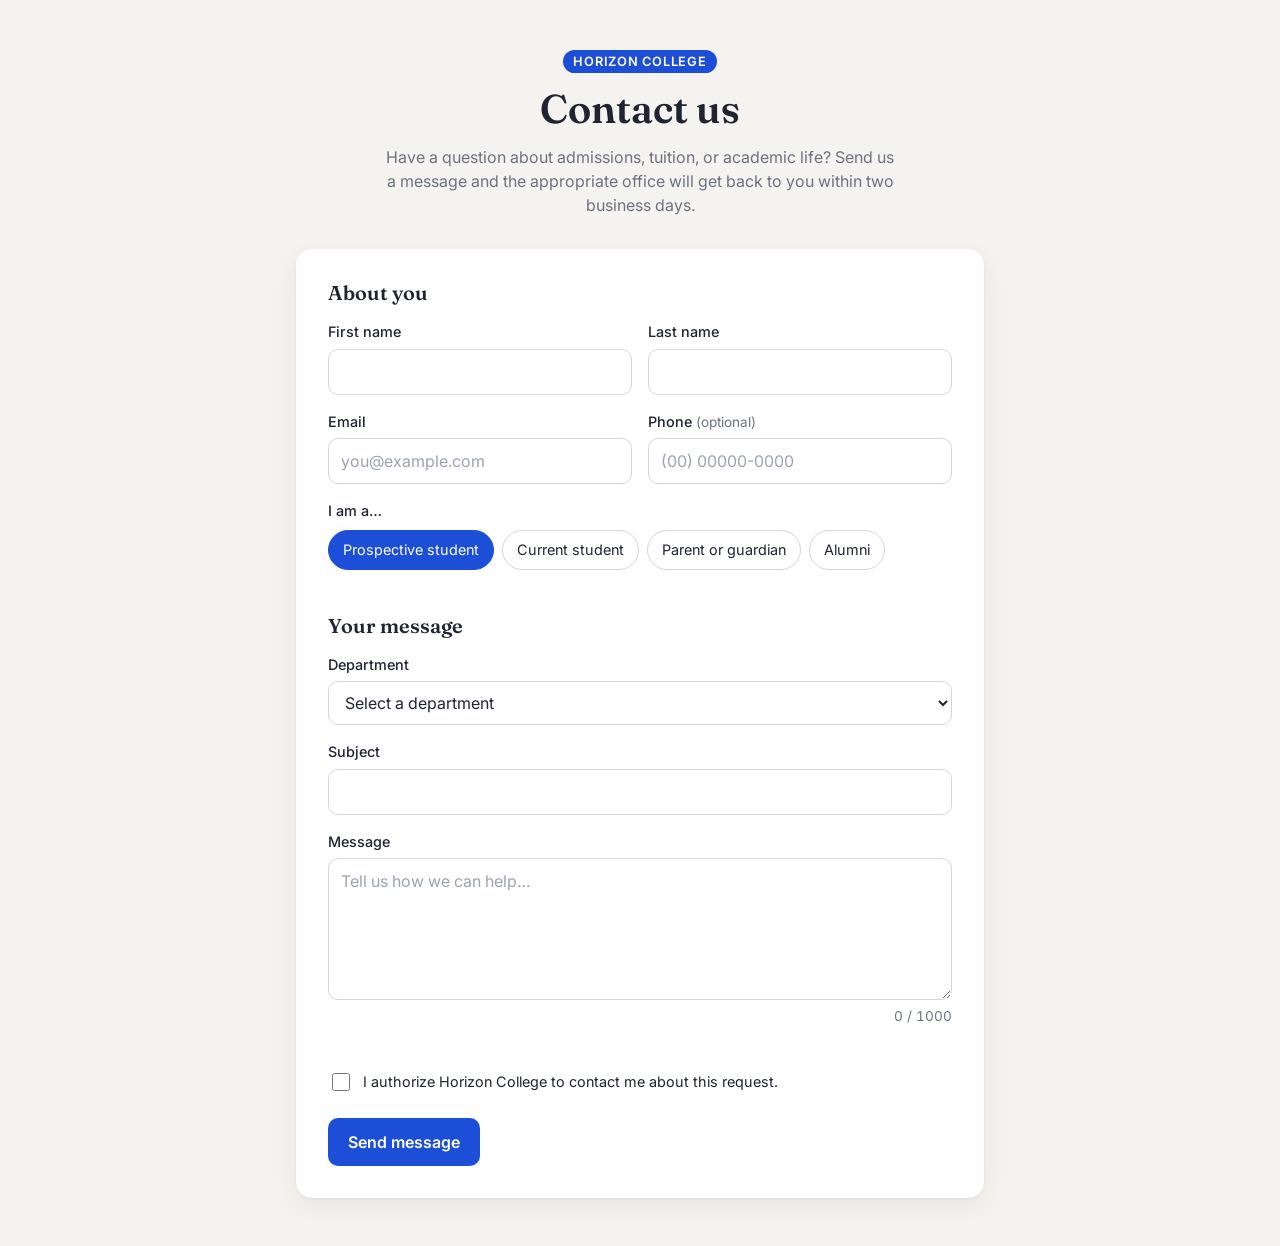
==== commit c60d6c00: "docs: translate repository content to English" ====
--- a/index.html
+++ b/index.html
@@ -1,123 +1,123 @@
 <!DOCTYPE html>
-<html lang="pt-BR">
+<html lang="en">
 
 <head>
   <meta charset="UTF-8">
   <meta name="viewport" content="width=device-width, initial-scale=1.0">
-  <meta name="description" content="Fale com a Faculdade Horizonte: admissões, financeiro, secretaria acadêmica, estágios e carreiras, e suporte de TI.">
+  <meta name="description" content="Contact Horizon College: admissions, tuition and financial aid, registrar's office, internships and careers, and IT support.">
   <meta name="color-scheme" content="light dark">
-  <title>Fale Conosco — Faculdade Horizonte</title>
+  <title>Contact Us — Horizon College</title>
   <link rel="preconnect" href="https://fonts.googleapis.com">
   <link rel="preconnect" href="https://fonts.gstatic.com" crossorigin>
   <link
     href="https://fonts.googleapis.com/css2?family=Fraunces:opsz,wght@9..144,600&family=Inter:wght@400;500;600&display=swap"
     rel="stylesheet">
-  <link rel="stylesheet" href="css/estilo.css">
-  <script src="js/principal.js" defer></script>
+  <link rel="stylesheet" href="css/styles.css">
+  <script src="js/main.js" defer></script>
 </head>
 
 <body>
-  <main class="pagina">
-    <header class="introducao">
-      <p class="selo">Faculdade Horizonte</p>
-      <h1>Fale conosco</h1>
-      <p>Tem alguma dúvida sobre admissão, mensalidades ou vida acadêmica? Envie uma mensagem e o setor responsável retornará em até dois dias úteis.</p>
+  <main class="page">
+    <header class="intro">
+      <p class="badge">Horizon College</p>
+      <h1>Contact us</h1>
+      <p>Have a question about admissions, tuition, or academic life? Send us a message and the appropriate office will get back to you within two business days.</p>
     </header>
 
-    <form class="cartao" id="formulario-contato" action="obrigado.html" method="post">
+    <form class="card" id="contact-form" action="thank-you.html" method="post">
       <fieldset>
-        <legend>Sobre você</legend>
+        <legend>About you</legend>
 
-        <div class="linha">
-          <div class="campo">
-            <label for="nome">Nome</label>
-            <input type="text" id="nome" name="nome" autocomplete="given-name"
-              aria-describedby="nome-erro" required>
-            <small class="erro" id="nome-erro">Informe seu nome.</small>
+        <div class="row">
+          <div class="field">
+            <label for="first-name">First name</label>
+            <input type="text" id="first-name" name="firstName" autocomplete="given-name"
+              aria-describedby="first-name-error" required>
+            <small class="error" id="first-name-error">Please enter your first name.</small>
           </div>
-          <div class="campo">
-            <label for="sobrenome">Sobrenome</label>
-            <input type="text" id="sobrenome" name="sobrenome" autocomplete="family-name"
-              aria-describedby="sobrenome-erro" required>
-            <small class="erro" id="sobrenome-erro">Informe seu sobrenome.</small>
+          <div class="field">
+            <label for="last-name">Last name</label>
+            <input type="text" id="last-name" name="lastName" autocomplete="family-name"
+              aria-describedby="last-name-error" required>
+            <small class="error" id="last-name-error">Please enter your last name.</small>
           </div>
         </div>
 
-        <div class="linha">
-          <div class="campo">
-            <label for="email">E-mail</label>
-            <input type="email" id="email" name="email" autocomplete="email" placeholder="voce@exemplo.com"
-              aria-describedby="email-erro" required>
-            <small class="erro" id="email-erro">Informe um endereço de e-mail válido.</small>
+        <div class="row">
+          <div class="field">
+            <label for="email">Email</label>
+            <input type="email" id="email" name="email" autocomplete="email" placeholder="you@example.com"
+              aria-describedby="email-error" required>
+            <small class="error" id="email-error">Please enter a valid email address.</small>
           </div>
-          <div class="campo">
-            <label for="telefone">Telefone <span class="opcional">(opcional)</span></label>
-            <input type="tel" id="telefone" name="telefone" autocomplete="tel" inputmode="numeric"
+          <div class="field">
+            <label for="phone">Phone <span class="optional">(optional)</span></label>
+            <input type="tel" id="phone" name="phone" autocomplete="tel" inputmode="numeric"
               placeholder="(00) 00000-0000">
           </div>
         </div>
 
-        <fieldset class="campo">
-          <legend class="rotulo">Eu sou…</legend>
-          <div class="opcoes">
-            <label class="opcao">
-              <input type="radio" name="perfil" value="futuro-aluno" required checked>
-              <span>Futuro aluno</span>
+        <fieldset class="field">
+          <legend class="label">I am a…</legend>
+          <div class="options">
+            <label class="option">
+              <input type="radio" name="role" value="prospective-student" required checked>
+              <span>Prospective student</span>
             </label>
-            <label class="opcao">
-              <input type="radio" name="perfil" value="aluno-atual">
-              <span>Aluno atual</span>
+            <label class="option">
+              <input type="radio" name="role" value="current-student">
+              <span>Current student</span>
             </label>
-            <label class="opcao">
-              <input type="radio" name="perfil" value="pai-responsavel">
-              <span>Pai, mãe ou responsável</span>
+            <label class="option">
+              <input type="radio" name="role" value="parent-guardian">
+              <span>Parent or guardian</span>
             </label>
-            <label class="opcao">
-              <input type="radio" name="perfil" value="ex-aluno">
-              <span>Ex-aluno</span>
+            <label class="option">
+              <input type="radio" name="role" value="alumni">
+              <span>Alumni</span>
             </label>
           </div>
         </fieldset>
       </fieldset>
 
       <fieldset>
-        <legend>Sua mensagem</legend>
+        <legend>Your message</legend>
 
-        <div class="campo">
-          <label for="departamento">Setor</label>
-          <select id="departamento" name="departamento" aria-describedby="departamento-erro" required>
-            <option value="" disabled selected>Selecione um setor</option>
-            <option value="admissoes">Admissões e matrícula</option>
-            <option value="financeiro">Mensalidades e financiamento estudantil (ProUni, FIES)</option>
-            <option value="secretaria">Secretaria acadêmica</option>
-            <option value="estagios-carreiras">Estágios e carreiras</option>
-            <option value="suporte-ti">Suporte de TI</option>
-            <option value="outro">Outro</option>
+        <div class="field">
+          <label for="department">Department</label>
+          <select id="department" name="department" aria-describedby="department-error" required>
+            <option value="" disabled selected>Select a department</option>
+            <option value="admissions">Admissions and enrollment</option>
+            <option value="financial-aid">Tuition and financial aid (ProUni, FIES)</option>
+            <option value="registrar">Registrar's office</option>
+            <option value="internships-careers">Internships and careers</option>
+            <option value="it-support">IT support</option>
+            <option value="other">Other</option>
           </select>
-          <small class="erro" id="departamento-erro">Escolha um setor.</small>
+          <small class="error" id="department-error">Please choose a department.</small>
         </div>
 
-        <div class="campo">
-          <label for="assunto">Assunto</label>
-          <input type="text" id="assunto" name="assunto" maxlength="100" aria-describedby="assunto-erro" required>
-          <small class="erro" id="assunto-erro">Informe um assunto.</small>
+        <div class="field">
+          <label for="subject">Subject</label>
+          <input type="text" id="subject" name="subject" maxlength="100" aria-describedby="subject-error" required>
+          <small class="error" id="subject-error">Please enter a subject.</small>
         </div>
 
-        <div class="campo">
-          <label for="mensagem">Mensagem</label>
-          <textarea id="mensagem" name="mensagem" rows="5" minlength="20" maxlength="1000"
-            placeholder="Conte como podemos ajudar…" aria-describedby="mensagem-erro contador" required></textarea>
-          <small class="erro" id="mensagem-erro">Escreva pelo menos 20 caracteres.</small>
-          <small class="contador" id="contador" aria-live="polite">0 / 1000</small>
+        <div class="field">
+          <label for="message">Message</label>
+          <textarea id="message" name="message" rows="5" minlength="20" maxlength="1000"
+            placeholder="Tell us how we can help…" aria-describedby="message-error counter" required></textarea>
+          <small class="error" id="message-error">Please write at least 20 characters.</small>
+          <small class="counter" id="counter" aria-live="polite">0 / 1000</small>
         </div>
       </fieldset>
 
-      <label class="consentimento">
-        <input type="checkbox" name="consentimento" required>
-        <span>Autorizo a Faculdade Horizonte a entrar em contato comigo sobre esta solicitação.</span>
+      <label class="consent">
+        <input type="checkbox" name="consent" required>
+        <span>I authorize Horizon College to contact me about this request.</span>
       </label>
 
-      <button type="submit">Enviar mensagem</button>
+      <button type="submit">Send message</button>
     </form>
   </main>
 </body>
--- a/css/styles.css
+++ b/css/styles.css
@@ -0,0 +1,355 @@
+:root {
+    color-scheme: light;
+    --bg: #f5f3ef;
+    --card-bg: #ffffff;
+    --field-bg: #ffffff;
+    --text: #1f2430;
+    --muted: #6b7280;
+    --placeholder: #9ca3af;
+    --border: #d9d6cf;
+    --border-hover: #b8b4aa;
+    --accent: #1d4ed8;
+    --on-accent: #ffffff;
+    --error: #b42318;
+    --success-bg: #dcfce7;
+    --success-text: #15803d;
+    --shadow: 0 1px 3px rgb(0 0 0 / .06), 0 8px 24px rgb(0 0 0 / .06);
+    --radius: 10px;
+    --speed: .15s;
+}
+
+@media (prefers-color-scheme: dark) {
+    :root {
+        color-scheme: dark;
+        --bg: #12141a;
+        --card-bg: #1b1e26;
+        --field-bg: #12141a;
+        --text: #e8e9ed;
+        --muted: #9aa1ad;
+        --placeholder: #6b7280;
+        --border: #343844;
+        --border-hover: #4b5060;
+        --accent: #5b8cff;
+        --on-accent: #0b1020;
+        --error: #f97066;
+        --success-bg: #14532d;
+        --success-text: #86efac;
+        --shadow: 0 1px 3px rgb(0 0 0 / .4), 0 8px 24px rgb(0 0 0 / .3);
+    }
+}
+
+*,
+*::before,
+*::after {
+    box-sizing: border-box;
+}
+
+body {
+    margin: 0;
+    font-family: "Inter", system-ui, sans-serif;
+    background: var(--bg);
+    color: var(--text);
+    line-height: 1.5;
+    -webkit-font-smoothing: antialiased;
+}
+
+h1,
+h2,
+legend {
+    font-family: "Fraunces", Georgia, serif;
+    font-weight: 600;
+    line-height: 1.2;
+}
+
+h1 {
+    font-size: clamp(1.75rem, 1.2rem + 2vw, 2.5rem);
+    margin: 0 0 12px;
+}
+
+.page {
+    max-width: 720px;
+    margin: 0 auto;
+    padding: 48px 16px;
+}
+
+.intro {
+    text-align: center;
+    margin-bottom: 32px;
+}
+
+.intro p {
+    max-width: 52ch;
+    margin: 0 auto;
+    color: var(--muted);
+}
+
+.intro .badge {
+    display: inline-block;
+    margin-bottom: 12px;
+    padding: 2px 10px;
+    border-radius: 999px;
+    background: var(--accent);
+    color: var(--on-accent);
+    font-size: .8rem;
+    font-weight: 600;
+    letter-spacing: .06em;
+    text-transform: uppercase;
+}
+
+.card {
+    background: var(--card-bg);
+    border-radius: 16px;
+    padding: 32px;
+    box-shadow: var(--shadow);
+}
+
+fieldset {
+    border: 0;
+    padding: 0;
+    margin: 0 0 28px;
+    min-width: 0;
+}
+
+legend {
+    padding: 0;
+    font-size: 1.25rem;
+    margin-bottom: 16px;
+}
+
+.row {
+    display: grid;
+    grid-template-columns: 1fr 1fr;
+    gap: 16px;
+}
+
+.field {
+    display: flex;
+    flex-direction: column;
+    gap: 6px;
+    margin-bottom: 16px;
+}
+
+label,
+.label {
+    font-weight: 500;
+    font-size: .9rem;
+}
+
+legend.label {
+    font-family: inherit;
+    line-height: 1.5;
+    margin-bottom: 8px;
+}
+
+.optional,
+.counter {
+    color: var(--muted);
+    font-weight: 400;
+    font-size: .85rem;
+}
+
+.counter {
+    align-self: flex-end;
+    font-variant-numeric: tabular-nums;
+}
+
+input,
+select,
+textarea {
+    width: 100%;
+    font: inherit;
+    color: inherit;
+    padding: 10px 12px;
+    border: 1px solid var(--border);
+    border-radius: var(--radius);
+    background: var(--field-bg);
+    transition: border-color var(--speed);
+}
+
+textarea {
+    resize: vertical;
+    min-height: 120px;
+}
+
+input:hover,
+select:hover,
+textarea:hover {
+    border-color: var(--border-hover);
+}
+
+input:focus-visible,
+select:focus-visible,
+textarea:focus-visible {
+    outline: 2px solid var(--accent);
+    outline-offset: 1px;
+    border-color: var(--accent);
+}
+
+::placeholder {
+    color: var(--placeholder);
+}
+
+.error {
+    display: none;
+    color: var(--error);
+    font-size: .85rem;
+}
+
+:is(input, select, textarea):user-invalid {
+    border-color: var(--error);
+}
+
+:is(input, select, textarea):user-invalid ~ .error {
+    display: block;
+}
+
+.options {
+    display: flex;
+    flex-wrap: wrap;
+    gap: 8px;
+}
+
+.option {
+    position: relative;
+}
+
+.option input {
+    position: absolute;
+    opacity: 0;
+    width: 1px;
+    height: 1px;
+}
+
+.option span {
+    display: inline-block;
+    padding: 8px 14px;
+    border: 1px solid var(--border);
+    border-radius: 999px;
+    font-weight: 400;
+    cursor: pointer;
+    transition: background var(--speed), border-color var(--speed), color var(--speed);
+}
+
+.option span:hover {
+    border-color: var(--accent);
+}
+
+.option input:checked + span {
+    background: var(--accent);
+    border-color: var(--accent);
+    color: var(--on-accent);
+}
+
+.option input:focus-visible + span {
+    outline: 2px solid var(--accent);
+    outline-offset: 2px;
+}
+
+.consent {
+    display: flex;
+    gap: 10px;
+    align-items: flex-start;
+    font-weight: 400;
+    margin-bottom: 24px;
+    cursor: pointer;
+}
+
+.consent input {
+    width: 18px;
+    height: 18px;
+    margin-top: 2px;
+    flex-shrink: 0;
+    accent-color: var(--accent);
+}
+
+button,
+.button {
+    display: inline-block;
+    text-decoration: none;
+    font: inherit;
+    font-weight: 600;
+    padding: 12px 20px;
+    border: 0;
+    border-radius: var(--radius);
+    background: var(--accent);
+    color: var(--on-accent);
+    cursor: pointer;
+    transition: filter var(--speed), transform var(--speed);
+}
+
+button:hover,
+.button:hover {
+    filter: brightness(1.1);
+}
+
+button:active,
+.button:active {
+    transform: translateY(1px);
+}
+
+button:focus-visible,
+.button:focus-visible {
+    outline: 2px solid var(--accent);
+    outline-offset: 2px;
+}
+
+button:disabled {
+    cursor: progress;
+    opacity: .7;
+    filter: none;
+    transform: none;
+}
+
+.success {
+    text-align: center;
+}
+
+.success-icon {
+    width: 56px;
+    height: 56px;
+    margin: 0 auto 12px;
+    display: grid;
+    place-items: center;
+    border-radius: 50%;
+    background: var(--success-bg);
+    color: var(--success-text);
+    font-size: 1.5rem;
+}
+
+.success h1 {
+    font-size: 1.75rem;
+    margin: 0 0 8px;
+}
+
+.success p {
+    color: var(--muted);
+    margin: 0 0 24px;
+}
+
+@media (max-width: 560px) {
+    .page {
+        padding-block: 32px;
+    }
+
+    .card {
+        padding: 24px 20px;
+    }
+
+    .row {
+        grid-template-columns: 1fr;
+        gap: 0;
+    }
+
+    button,
+    .button {
+        width: 100%;
+    }
+}
+
+@media (prefers-reduced-motion: reduce) {
+    *,
+    *::before,
+    *::after {
+        transition: none !important;
+    }
+}
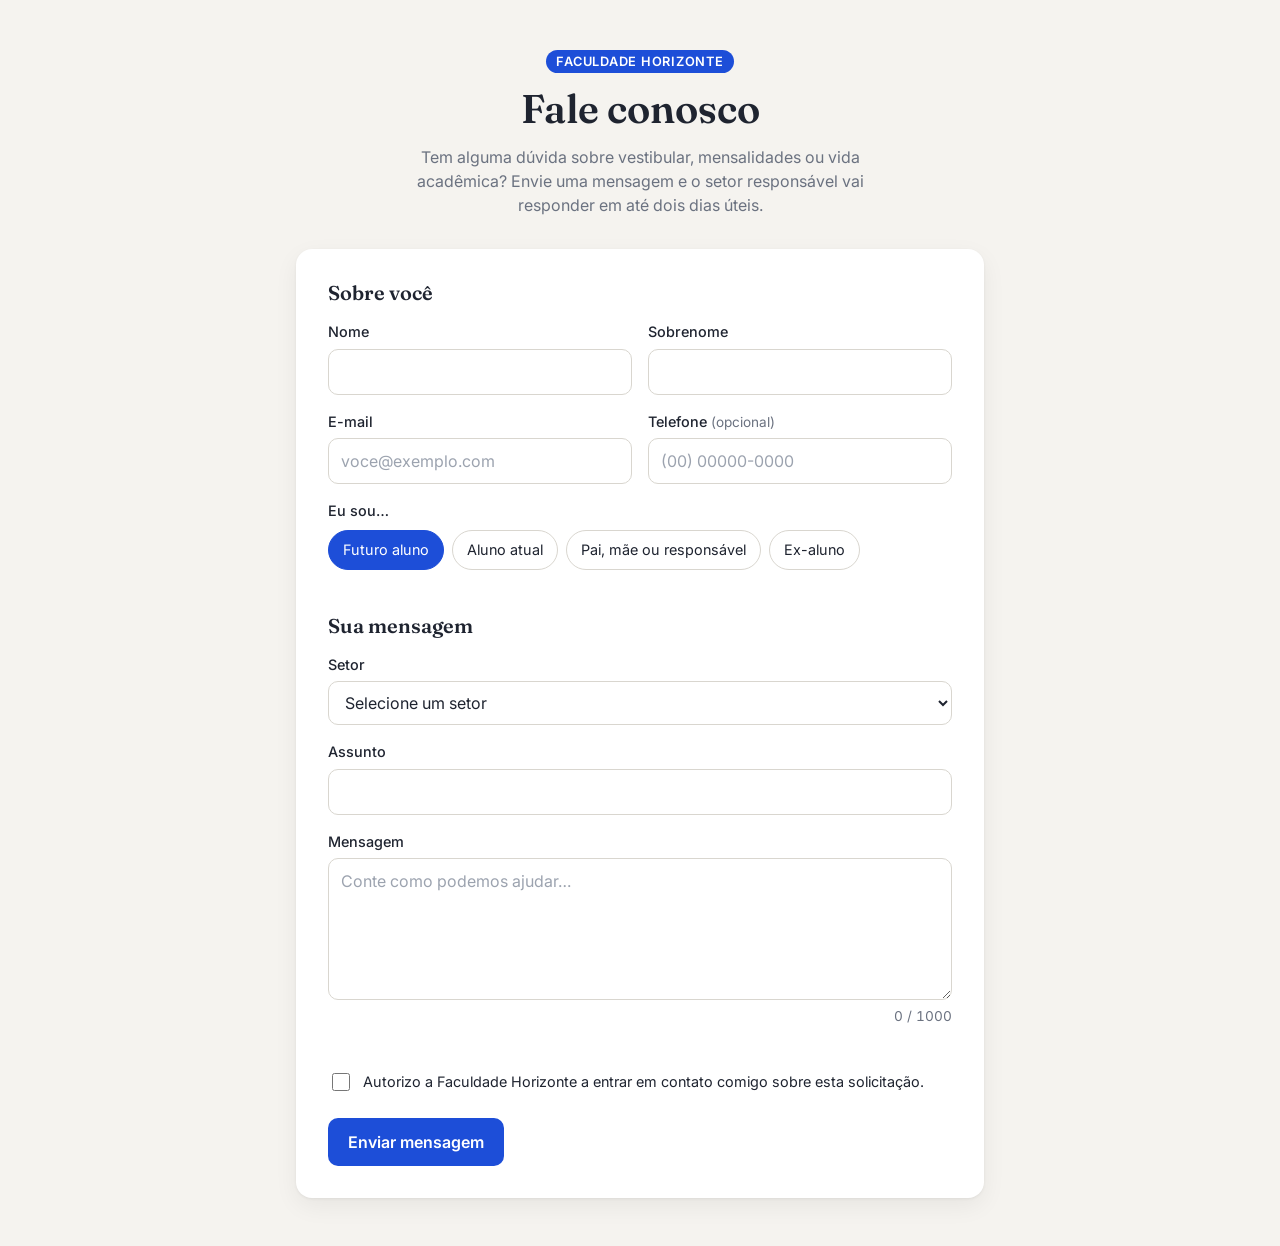
==== commit fa1b1de8: "Traduz o repositório para o português" ====
--- a/index.html
+++ b/index.html
@@ -1,123 +1,123 @@
 <!DOCTYPE html>
-<html lang="en">
+<html lang="pt-BR">
 
 <head>
   <meta charset="UTF-8">
   <meta name="viewport" content="width=device-width, initial-scale=1.0">
-  <meta name="description" content="Contact Horizon College: admissions, tuition and financial aid, registrar's office, internships and careers, and IT support.">
+  <meta name="description" content="Fale com a Faculdade Horizonte: vestibular e matrículas, mensalidades e bolsas, secretaria acadêmica, estágios e carreiras, e suporte de TI.">
   <meta name="color-scheme" content="light dark">
-  <title>Contact Us — Horizon College</title>
+  <title>Fale Conosco — Faculdade Horizonte</title>
   <link rel="preconnect" href="https://fonts.googleapis.com">
   <link rel="preconnect" href="https://fonts.gstatic.com" crossorigin>
   <link
     href="https://fonts.googleapis.com/css2?family=Fraunces:opsz,wght@9..144,600&family=Inter:wght@400;500;600&display=swap"
     rel="stylesheet">
-  <link rel="stylesheet" href="css/styles.css">
-  <script src="js/main.js" defer></script>
+  <link rel="stylesheet" href="css/estilos.css">
+  <script src="js/principal.js" defer></script>
 </head>
 
 <body>
-  <main class="page">
-    <header class="intro">
-      <p class="badge">Horizon College</p>
-      <h1>Contact us</h1>
-      <p>Have a question about admissions, tuition, or academic life? Send us a message and the appropriate office will get back to you within two business days.</p>
+  <main class="pagina">
+    <header class="introducao">
+      <p class="selo">Faculdade Horizonte</p>
+      <h1>Fale conosco</h1>
+      <p>Tem alguma dúvida sobre vestibular, mensalidades ou vida acadêmica? Envie uma mensagem e o setor responsável vai responder em até dois dias úteis.</p>
     </header>
 
-    <form class="card" id="contact-form" action="thank-you.html" method="post">
+    <form class="cartao" id="formulario-contato" action="obrigado.html" method="post">
       <fieldset>
-        <legend>About you</legend>
+        <legend>Sobre você</legend>
 
-        <div class="row">
-          <div class="field">
-            <label for="first-name">First name</label>
-            <input type="text" id="first-name" name="firstName" autocomplete="given-name"
-              aria-describedby="first-name-error" required>
-            <small class="error" id="first-name-error">Please enter your first name.</small>
+        <div class="linha">
+          <div class="campo">
+            <label for="nome">Nome</label>
+            <input type="text" id="nome" name="nome" autocomplete="given-name"
+              aria-describedby="nome-erro" required>
+            <small class="erro" id="nome-erro">Informe seu nome.</small>
           </div>
-          <div class="field">
-            <label for="last-name">Last name</label>
-            <input type="text" id="last-name" name="lastName" autocomplete="family-name"
-              aria-describedby="last-name-error" required>
-            <small class="error" id="last-name-error">Please enter your last name.</small>
+          <div class="campo">
+            <label for="sobrenome">Sobrenome</label>
+            <input type="text" id="sobrenome" name="sobrenome" autocomplete="family-name"
+              aria-describedby="sobrenome-erro" required>
+            <small class="erro" id="sobrenome-erro">Informe seu sobrenome.</small>
           </div>
         </div>
 
-        <div class="row">
-          <div class="field">
-            <label for="email">Email</label>
-            <input type="email" id="email" name="email" autocomplete="email" placeholder="you@example.com"
-              aria-describedby="email-error" required>
-            <small class="error" id="email-error">Please enter a valid email address.</small>
+        <div class="linha">
+          <div class="campo">
+            <label for="email">E-mail</label>
+            <input type="email" id="email" name="email" autocomplete="email" placeholder="voce@exemplo.com"
+              aria-describedby="email-erro" required>
+            <small class="erro" id="email-erro">Informe um endereço de e-mail válido.</small>
           </div>
-          <div class="field">
-            <label for="phone">Phone <span class="optional">(optional)</span></label>
-            <input type="tel" id="phone" name="phone" autocomplete="tel" inputmode="numeric"
+          <div class="campo">
+            <label for="telefone">Telefone <span class="opcional">(opcional)</span></label>
+            <input type="tel" id="telefone" name="telefone" autocomplete="tel" inputmode="numeric"
               placeholder="(00) 00000-0000">
           </div>
         </div>
 
-        <fieldset class="field">
-          <legend class="label">I am a…</legend>
-          <div class="options">
-            <label class="option">
-              <input type="radio" name="role" value="prospective-student" required checked>
-              <span>Prospective student</span>
+        <fieldset class="campo">
+          <legend class="rotulo">Eu sou…</legend>
+          <div class="opcoes">
+            <label class="opcao">
+              <input type="radio" name="perfil" value="futuro-aluno" required checked>
+              <span>Futuro aluno</span>
             </label>
-            <label class="option">
-              <input type="radio" name="role" value="current-student">
-              <span>Current student</span>
+            <label class="opcao">
+              <input type="radio" name="perfil" value="aluno-atual">
+              <span>Aluno atual</span>
             </label>
-            <label class="option">
-              <input type="radio" name="role" value="parent-guardian">
-              <span>Parent or guardian</span>
+            <label class="opcao">
+              <input type="radio" name="perfil" value="pai-mae-responsavel">
+              <span>Pai, mãe ou responsável</span>
             </label>
-            <label class="option">
-              <input type="radio" name="role" value="alumni">
-              <span>Alumni</span>
+            <label class="opcao">
+              <input type="radio" name="perfil" value="ex-aluno">
+              <span>Ex-aluno</span>
             </label>
           </div>
         </fieldset>
       </fieldset>
 
       <fieldset>
-        <legend>Your message</legend>
+        <legend>Sua mensagem</legend>
 
-        <div class="field">
-          <label for="department">Department</label>
-          <select id="department" name="department" aria-describedby="department-error" required>
-            <option value="" disabled selected>Select a department</option>
-            <option value="admissions">Admissions and enrollment</option>
-            <option value="financial-aid">Tuition and financial aid (ProUni, FIES)</option>
-            <option value="registrar">Registrar's office</option>
-            <option value="internships-careers">Internships and careers</option>
-            <option value="it-support">IT support</option>
-            <option value="other">Other</option>
+        <div class="campo">
+          <label for="setor">Setor</label>
+          <select id="setor" name="setor" aria-describedby="setor-erro" required>
+            <option value="" disabled selected>Selecione um setor</option>
+            <option value="vestibular">Vestibular e matrículas</option>
+            <option value="financeiro">Mensalidades e bolsas (ProUni, FIES)</option>
+            <option value="secretaria">Secretaria acadêmica</option>
+            <option value="estagios-carreiras">Estágios e carreiras</option>
+            <option value="suporte-ti">Suporte de TI</option>
+            <option value="outro">Outro</option>
           </select>
-          <small class="error" id="department-error">Please choose a department.</small>
+          <small class="erro" id="setor-erro">Escolha um setor.</small>
         </div>
 
-        <div class="field">
-          <label for="subject">Subject</label>
-          <input type="text" id="subject" name="subject" maxlength="100" aria-describedby="subject-error" required>
-          <small class="error" id="subject-error">Please enter a subject.</small>
+        <div class="campo">
+          <label for="assunto">Assunto</label>
+          <input type="text" id="assunto" name="assunto" maxlength="100" aria-describedby="assunto-erro" required>
+          <small class="erro" id="assunto-erro">Informe o assunto.</small>
         </div>
 
-        <div class="field">
-          <label for="message">Message</label>
-          <textarea id="message" name="message" rows="5" minlength="20" maxlength="1000"
-            placeholder="Tell us how we can help…" aria-describedby="message-error counter" required></textarea>
-          <small class="error" id="message-error">Please write at least 20 characters.</small>
-          <small class="counter" id="counter" aria-live="polite">0 / 1000</small>
+        <div class="campo">
+          <label for="mensagem">Mensagem</label>
+          <textarea id="mensagem" name="mensagem" rows="5" minlength="20" maxlength="1000"
+            placeholder="Conte como podemos ajudar…" aria-describedby="mensagem-erro contador" required></textarea>
+          <small class="erro" id="mensagem-erro">Escreva pelo menos 20 caracteres.</small>
+          <small class="contador" id="contador" aria-live="polite">0 / 1000</small>
         </div>
       </fieldset>
 
-      <label class="consent">
-        <input type="checkbox" name="consent" required>
-        <span>I authorize Horizon College to contact me about this request.</span>
+      <label class="consentimento">
+        <input type="checkbox" name="consentimento" required>
+        <span>Autorizo a Faculdade Horizonte a entrar em contato comigo sobre esta solicitação.</span>
       </label>
 
-      <button type="submit">Send message</button>
+      <button type="submit">Enviar mensagem</button>
     </form>
   </main>
 </body>
--- a/css/estilos.css
+++ b/css/estilos.css
@@ -0,0 +1,355 @@
+:root {
+    color-scheme: light;
+    --fundo: #f5f3ef;
+    --fundo-cartao: #ffffff;
+    --fundo-campo: #ffffff;
+    --texto: #1f2430;
+    --suave: #6b7280;
+    --marcador: #9ca3af;
+    --borda: #d9d6cf;
+    --borda-hover: #b8b4aa;
+    --destaque: #1d4ed8;
+    --sobre-destaque: #ffffff;
+    --erro: #b42318;
+    --fundo-sucesso: #dcfce7;
+    --texto-sucesso: #15803d;
+    --sombra: 0 1px 3px rgb(0 0 0 / .06), 0 8px 24px rgb(0 0 0 / .06);
+    --raio: 10px;
+    --velocidade: .15s;
+}
+
+@media (prefers-color-scheme: dark) {
+    :root {
+        color-scheme: dark;
+        --fundo: #12141a;
+        --fundo-cartao: #1b1e26;
+        --fundo-campo: #12141a;
+        --texto: #e8e9ed;
+        --suave: #9aa1ad;
+        --marcador: #6b7280;
+        --borda: #343844;
+        --borda-hover: #4b5060;
+        --destaque: #5b8cff;
+        --sobre-destaque: #0b1020;
+        --erro: #f97066;
+        --fundo-sucesso: #14532d;
+        --texto-sucesso: #86efac;
+        --sombra: 0 1px 3px rgb(0 0 0 / .4), 0 8px 24px rgb(0 0 0 / .3);
+    }
+}
+
+*,
+*::before,
+*::after {
+    box-sizing: border-box;
+}
+
+body {
+    margin: 0;
+    font-family: "Inter", system-ui, sans-serif;
+    background: var(--fundo);
+    color: var(--texto);
+    line-height: 1.5;
+    -webkit-font-smoothing: antialiased;
+}
+
+h1,
+h2,
+legend {
+    font-family: "Fraunces", Georgia, serif;
+    font-weight: 600;
+    line-height: 1.2;
+}
+
+h1 {
+    font-size: clamp(1.75rem, 1.2rem + 2vw, 2.5rem);
+    margin: 0 0 12px;
+}
+
+.pagina {
+    max-width: 720px;
+    margin: 0 auto;
+    padding: 48px 16px;
+}
+
+.introducao {
+    text-align: center;
+    margin-bottom: 32px;
+}
+
+.introducao p {
+    max-width: 52ch;
+    margin: 0 auto;
+    color: var(--suave);
+}
+
+.introducao .selo {
+    display: inline-block;
+    margin-bottom: 12px;
+    padding: 2px 10px;
+    border-radius: 999px;
+    background: var(--destaque);
+    color: var(--sobre-destaque);
+    font-size: .8rem;
+    font-weight: 600;
+    letter-spacing: .06em;
+    text-transform: uppercase;
+}
+
+.cartao {
+    background: var(--fundo-cartao);
+    border-radius: 16px;
+    padding: 32px;
+    box-shadow: var(--sombra);
+}
+
+fieldset {
+    border: 0;
+    padding: 0;
+    margin: 0 0 28px;
+    min-width: 0;
+}
+
+legend {
+    padding: 0;
+    font-size: 1.25rem;
+    margin-bottom: 16px;
+}
+
+.linha {
+    display: grid;
+    grid-template-columns: 1fr 1fr;
+    gap: 16px;
+}
+
+.campo {
+    display: flex;
+    flex-direction: column;
+    gap: 6px;
+    margin-bottom: 16px;
+}
+
+label,
+.rotulo {
+    font-weight: 500;
+    font-size: .9rem;
+}
+
+legend.rotulo {
+    font-family: inherit;
+    line-height: 1.5;
+    margin-bottom: 8px;
+}
+
+.opcional,
+.contador {
+    color: var(--suave);
+    font-weight: 400;
+    font-size: .85rem;
+}
+
+.contador {
+    align-self: flex-end;
+    font-variant-numeric: tabular-nums;
+}
+
+input,
+select,
+textarea {
+    width: 100%;
+    font: inherit;
+    color: inherit;
+    padding: 10px 12px;
+    border: 1px solid var(--borda);
+    border-radius: var(--raio);
+    background: var(--fundo-campo);
+    transition: border-color var(--velocidade);
+}
+
+textarea {
+    resize: vertical;
+    min-height: 120px;
+}
+
+input:hover,
+select:hover,
+textarea:hover {
+    border-color: var(--borda-hover);
+}
+
+input:focus-visible,
+select:focus-visible,
+textarea:focus-visible {
+    outline: 2px solid var(--destaque);
+    outline-offset: 1px;
+    border-color: var(--destaque);
+}
+
+::placeholder {
+    color: var(--marcador);
+}
+
+.erro {
+    display: none;
+    color: var(--erro);
+    font-size: .85rem;
+}
+
+:is(input, select, textarea):user-invalid {
+    border-color: var(--erro);
+}
+
+:is(input, select, textarea):user-invalid ~ .erro {
+    display: block;
+}
+
+.opcoes {
+    display: flex;
+    flex-wrap: wrap;
+    gap: 8px;
+}
+
+.opcao {
+    position: relative;
+}
+
+.opcao input {
+    position: absolute;
+    opacity: 0;
+    width: 1px;
+    height: 1px;
+}
+
+.opcao span {
+    display: inline-block;
+    padding: 8px 14px;
+    border: 1px solid var(--borda);
+    border-radius: 999px;
+    font-weight: 400;
+    cursor: pointer;
+    transition: background var(--velocidade), border-color var(--velocidade), color var(--velocidade);
+}
+
+.opcao span:hover {
+    border-color: var(--destaque);
+}
+
+.opcao input:checked + span {
+    background: var(--destaque);
+    border-color: var(--destaque);
+    color: var(--sobre-destaque);
+}
+
+.opcao input:focus-visible + span {
+    outline: 2px solid var(--destaque);
+    outline-offset: 2px;
+}
+
+.consentimento {
+    display: flex;
+    gap: 10px;
+    align-items: flex-start;
+    font-weight: 400;
+    margin-bottom: 24px;
+    cursor: pointer;
+}
+
+.consentimento input {
+    width: 18px;
+    height: 18px;
+    margin-top: 2px;
+    flex-shrink: 0;
+    accent-color: var(--destaque);
+}
+
+button,
+.botao {
+    display: inline-block;
+    text-decoration: none;
+    font: inherit;
+    font-weight: 600;
+    padding: 12px 20px;
+    border: 0;
+    border-radius: var(--raio);
+    background: var(--destaque);
+    color: var(--sobre-destaque);
+    cursor: pointer;
+    transition: filter var(--velocidade), transform var(--velocidade);
+}
+
+button:hover,
+.botao:hover {
+    filter: brightness(1.1);
+}
+
+button:active,
+.botao:active {
+    transform: translateY(1px);
+}
+
+button:focus-visible,
+.botao:focus-visible {
+    outline: 2px solid var(--destaque);
+    outline-offset: 2px;
+}
+
+button:disabled {
+    cursor: progress;
+    opacity: .7;
+    filter: none;
+    transform: none;
+}
+
+.sucesso {
+    text-align: center;
+}
+
+.icone-sucesso {
+    width: 56px;
+    height: 56px;
+    margin: 0 auto 12px;
+    display: grid;
+    place-items: center;
+    border-radius: 50%;
+    background: var(--fundo-sucesso);
+    color: var(--texto-sucesso);
+    font-size: 1.5rem;
+}
+
+.sucesso h1 {
+    font-size: 1.75rem;
+    margin: 0 0 8px;
+}
+
+.sucesso p {
+    color: var(--suave);
+    margin: 0 0 24px;
+}
+
+@media (max-width: 560px) {
+    .pagina {
+        padding-block: 32px;
+    }
+
+    .cartao {
+        padding: 24px 20px;
+    }
+
+    .linha {
+        grid-template-columns: 1fr;
+        gap: 0;
+    }
+
+    button,
+    .botao {
+        width: 100%;
+    }
+}
+
+@media (prefers-reduced-motion: reduce) {
+    *,
+    *::before,
+    *::after {
+        transition: none !important;
+    }
+}
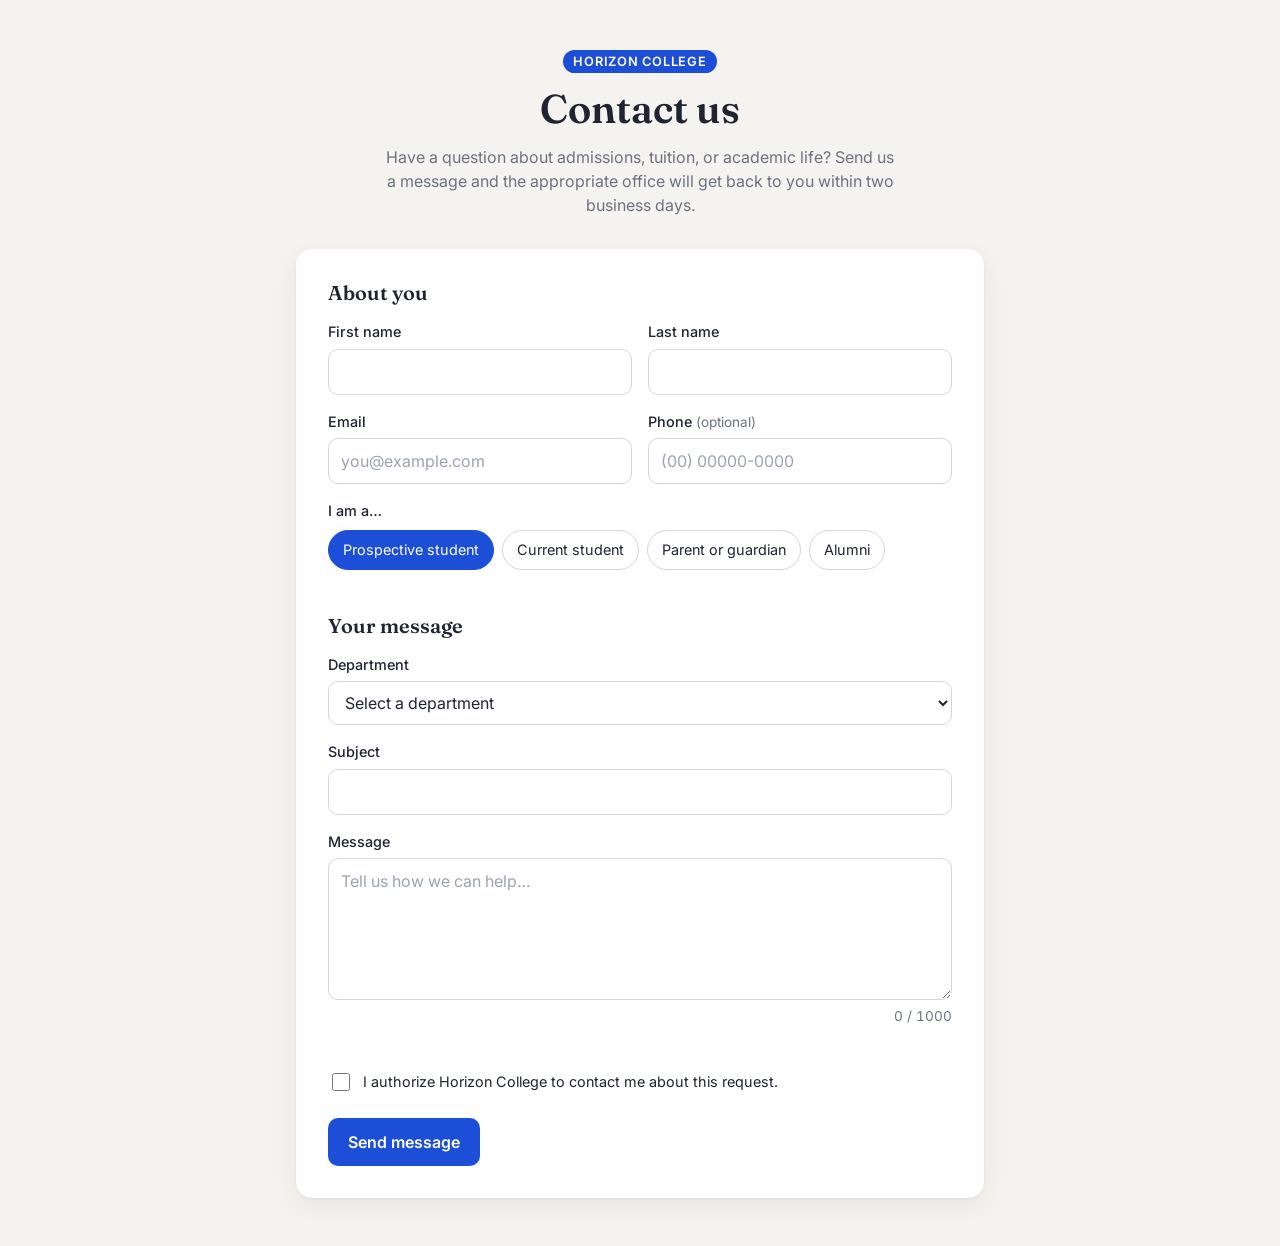
==== commit 3d76d4ce: "Revert Portuguese translation Co-Authored-By: Claude Opus 5.5 <noreply@anthropic.com> Claude-Session" ====
--- a/index.html
+++ b/index.html
@@ -1,123 +1,123 @@
 <!DOCTYPE html>
-<html lang="pt-BR">
+<html lang="en">
 
 <head>
   <meta charset="UTF-8">
   <meta name="viewport" content="width=device-width, initial-scale=1.0">
-  <meta name="description" content="Fale com a Faculdade Horizonte: vestibular e matrículas, mensalidades e bolsas, secretaria acadêmica, estágios e carreiras, e suporte de TI.">
+  <meta name="description" content="Contact Horizon College: admissions, tuition and financial aid, registrar's office, internships and careers, and IT support.">
   <meta name="color-scheme" content="light dark">
-  <title>Fale Conosco — Faculdade Horizonte</title>
+  <title>Contact Us — Horizon College</title>
   <link rel="preconnect" href="https://fonts.googleapis.com">
   <link rel="preconnect" href="https://fonts.gstatic.com" crossorigin>
   <link
     href="https://fonts.googleapis.com/css2?family=Fraunces:opsz,wght@9..144,600&family=Inter:wght@400;500;600&display=swap"
     rel="stylesheet">
-  <link rel="stylesheet" href="css/estilos.css">
-  <script src="js/principal.js" defer></script>
+  <link rel="stylesheet" href="css/styles.css">
+  <script src="js/main.js" defer></script>
 </head>
 
 <body>
-  <main class="pagina">
-    <header class="introducao">
-      <p class="selo">Faculdade Horizonte</p>
-      <h1>Fale conosco</h1>
-      <p>Tem alguma dúvida sobre vestibular, mensalidades ou vida acadêmica? Envie uma mensagem e o setor responsável vai responder em até dois dias úteis.</p>
+  <main class="page">
+    <header class="intro">
+      <p class="badge">Horizon College</p>
+      <h1>Contact us</h1>
+      <p>Have a question about admissions, tuition, or academic life? Send us a message and the appropriate office will get back to you within two business days.</p>
     </header>
 
-    <form class="cartao" id="formulario-contato" action="obrigado.html" method="post">
+    <form class="card" id="contact-form" action="thank-you.html" method="post">
       <fieldset>
-        <legend>Sobre você</legend>
+        <legend>About you</legend>
 
-        <div class="linha">
-          <div class="campo">
-            <label for="nome">Nome</label>
-            <input type="text" id="nome" name="nome" autocomplete="given-name"
-              aria-describedby="nome-erro" required>
-            <small class="erro" id="nome-erro">Informe seu nome.</small>
+        <div class="row">
+          <div class="field">
+            <label for="first-name">First name</label>
+            <input type="text" id="first-name" name="firstName" autocomplete="given-name"
+              aria-describedby="first-name-error" required>
+            <small class="error" id="first-name-error">Please enter your first name.</small>
           </div>
-          <div class="campo">
-            <label for="sobrenome">Sobrenome</label>
-            <input type="text" id="sobrenome" name="sobrenome" autocomplete="family-name"
-              aria-describedby="sobrenome-erro" required>
-            <small class="erro" id="sobrenome-erro">Informe seu sobrenome.</small>
+          <div class="field">
+            <label for="last-name">Last name</label>
+            <input type="text" id="last-name" name="lastName" autocomplete="family-name"
+              aria-describedby="last-name-error" required>
+            <small class="error" id="last-name-error">Please enter your last name.</small>
           </div>
         </div>
 
-        <div class="linha">
-          <div class="campo">
-            <label for="email">E-mail</label>
-            <input type="email" id="email" name="email" autocomplete="email" placeholder="voce@exemplo.com"
-              aria-describedby="email-erro" required>
-            <small class="erro" id="email-erro">Informe um endereço de e-mail válido.</small>
+        <div class="row">
+          <div class="field">
+            <label for="email">Email</label>
+            <input type="email" id="email" name="email" autocomplete="email" placeholder="you@example.com"
+              aria-describedby="email-error" required>
+            <small class="error" id="email-error">Please enter a valid email address.</small>
           </div>
-          <div class="campo">
-            <label for="telefone">Telefone <span class="opcional">(opcional)</span></label>
-            <input type="tel" id="telefone" name="telefone" autocomplete="tel" inputmode="numeric"
+          <div class="field">
+            <label for="phone">Phone <span class="optional">(optional)</span></label>
+            <input type="tel" id="phone" name="phone" autocomplete="tel" inputmode="numeric"
               placeholder="(00) 00000-0000">
           </div>
         </div>
 
-        <fieldset class="campo">
-          <legend class="rotulo">Eu sou…</legend>
-          <div class="opcoes">
-            <label class="opcao">
-              <input type="radio" name="perfil" value="futuro-aluno" required checked>
-              <span>Futuro aluno</span>
+        <fieldset class="field">
+          <legend class="label">I am a…</legend>
+          <div class="options">
+            <label class="option">
+              <input type="radio" name="role" value="prospective-student" required checked>
+              <span>Prospective student</span>
             </label>
-            <label class="opcao">
-              <input type="radio" name="perfil" value="aluno-atual">
-              <span>Aluno atual</span>
+            <label class="option">
+              <input type="radio" name="role" value="current-student">
+              <span>Current student</span>
             </label>
-            <label class="opcao">
-              <input type="radio" name="perfil" value="pai-mae-responsavel">
-              <span>Pai, mãe ou responsável</span>
+            <label class="option">
+              <input type="radio" name="role" value="parent-guardian">
+              <span>Parent or guardian</span>
             </label>
-            <label class="opcao">
-              <input type="radio" name="perfil" value="ex-aluno">
-              <span>Ex-aluno</span>
+            <label class="option">
+              <input type="radio" name="role" value="alumni">
+              <span>Alumni</span>
             </label>
           </div>
         </fieldset>
       </fieldset>
 
       <fieldset>
-        <legend>Sua mensagem</legend>
+        <legend>Your message</legend>
 
-        <div class="campo">
-          <label for="setor">Setor</label>
-          <select id="setor" name="setor" aria-describedby="setor-erro" required>
-            <option value="" disabled selected>Selecione um setor</option>
-            <option value="vestibular">Vestibular e matrículas</option>
-            <option value="financeiro">Mensalidades e bolsas (ProUni, FIES)</option>
-            <option value="secretaria">Secretaria acadêmica</option>
-            <option value="estagios-carreiras">Estágios e carreiras</option>
-            <option value="suporte-ti">Suporte de TI</option>
-            <option value="outro">Outro</option>
+        <div class="field">
+          <label for="department">Department</label>
+          <select id="department" name="department" aria-describedby="department-error" required>
+            <option value="" disabled selected>Select a department</option>
+            <option value="admissions">Admissions and enrollment</option>
+            <option value="financial-aid">Tuition and financial aid (ProUni, FIES)</option>
+            <option value="registrar">Registrar's office</option>
+            <option value="internships-careers">Internships and careers</option>
+            <option value="it-support">IT support</option>
+            <option value="other">Other</option>
           </select>
-          <small class="erro" id="setor-erro">Escolha um setor.</small>
+          <small class="error" id="department-error">Please choose a department.</small>
         </div>
 
-        <div class="campo">
-          <label for="assunto">Assunto</label>
-          <input type="text" id="assunto" name="assunto" maxlength="100" aria-describedby="assunto-erro" required>
-          <small class="erro" id="assunto-erro">Informe o assunto.</small>
+        <div class="field">
+          <label for="subject">Subject</label>
+          <input type="text" id="subject" name="subject" maxlength="100" aria-describedby="subject-error" required>
+          <small class="error" id="subject-error">Please enter a subject.</small>
         </div>
 
-        <div class="campo">
-          <label for="mensagem">Mensagem</label>
-          <textarea id="mensagem" name="mensagem" rows="5" minlength="20" maxlength="1000"
-            placeholder="Conte como podemos ajudar…" aria-describedby="mensagem-erro contador" required></textarea>
-          <small class="erro" id="mensagem-erro">Escreva pelo menos 20 caracteres.</small>
-          <small class="contador" id="contador" aria-live="polite">0 / 1000</small>
+        <div class="field">
+          <label for="message">Message</label>
+          <textarea id="message" name="message" rows="5" minlength="20" maxlength="1000"
+            placeholder="Tell us how we can help…" aria-describedby="message-error counter" required></textarea>
+          <small class="error" id="message-error">Please write at least 20 characters.</small>
+          <small class="counter" id="counter" aria-live="polite">0 / 1000</small>
         </div>
       </fieldset>
 
-      <label class="consentimento">
-        <input type="checkbox" name="consentimento" required>
-        <span>Autorizo a Faculdade Horizonte a entrar em contato comigo sobre esta solicitação.</span>
+      <label class="consent">
+        <input type="checkbox" name="consent" required>
+        <span>I authorize Horizon College to contact me about this request.</span>
       </label>
 
-      <button type="submit">Enviar mensagem</button>
+      <button type="submit">Send message</button>
     </form>
   </main>
 </body>
--- a/css/styles.css
+++ b/css/styles.css
@@ -0,0 +1,355 @@
+:root {
+    color-scheme: light;
+    --bg: #f5f3ef;
+    --card-bg: #ffffff;
+    --field-bg: #ffffff;
+    --text: #1f2430;
+    --muted: #6b7280;
+    --placeholder: #9ca3af;
+    --border: #d9d6cf;
+    --border-hover: #b8b4aa;
+    --accent: #1d4ed8;
+    --on-accent: #ffffff;
+    --error: #b42318;
+    --success-bg: #dcfce7;
+    --success-text: #15803d;
+    --shadow: 0 1px 3px rgb(0 0 0 / .06), 0 8px 24px rgb(0 0 0 / .06);
+    --radius: 10px;
+    --speed: .15s;
+}
+
+@media (prefers-color-scheme: dark) {
+    :root {
+        color-scheme: dark;
+        --bg: #12141a;
+        --card-bg: #1b1e26;
+        --field-bg: #12141a;
+        --text: #e8e9ed;
+        --muted: #9aa1ad;
+        --placeholder: #6b7280;
+        --border: #343844;
+        --border-hover: #4b5060;
+        --accent: #5b8cff;
+        --on-accent: #0b1020;
+        --error: #f97066;
+        --success-bg: #14532d;
+        --success-text: #86efac;
+        --shadow: 0 1px 3px rgb(0 0 0 / .4), 0 8px 24px rgb(0 0 0 / .3);
+    }
+}
+
+*,
+*::before,
+*::after {
+    box-sizing: border-box;
+}
+
+body {
+    margin: 0;
+    font-family: "Inter", system-ui, sans-serif;
+    background: var(--bg);
+    color: var(--text);
+    line-height: 1.5;
+    -webkit-font-smoothing: antialiased;
+}
+
+h1,
+h2,
+legend {
+    font-family: "Fraunces", Georgia, serif;
+    font-weight: 600;
+    line-height: 1.2;
+}
+
+h1 {
+    font-size: clamp(1.75rem, 1.2rem + 2vw, 2.5rem);
+    margin: 0 0 12px;
+}
+
+.page {
+    max-width: 720px;
+    margin: 0 auto;
+    padding: 48px 16px;
+}
+
+.intro {
+    text-align: center;
+    margin-bottom: 32px;
+}
+
+.intro p {
+    max-width: 52ch;
+    margin: 0 auto;
+    color: var(--muted);
+}
+
+.intro .badge {
+    display: inline-block;
+    margin-bottom: 12px;
+    padding: 2px 10px;
+    border-radius: 999px;
+    background: var(--accent);
+    color: var(--on-accent);
+    font-size: .8rem;
+    font-weight: 600;
+    letter-spacing: .06em;
+    text-transform: uppercase;
+}
+
+.card {
+    background: var(--card-bg);
+    border-radius: 16px;
+    padding: 32px;
+    box-shadow: var(--shadow);
+}
+
+fieldset {
+    border: 0;
+    padding: 0;
+    margin: 0 0 28px;
+    min-width: 0;
+}
+
+legend {
+    padding: 0;
+    font-size: 1.25rem;
+    margin-bottom: 16px;
+}
+
+.row {
+    display: grid;
+    grid-template-columns: 1fr 1fr;
+    gap: 16px;
+}
+
+.field {
+    display: flex;
+    flex-direction: column;
+    gap: 6px;
+    margin-bottom: 16px;
+}
+
+label,
+.label {
+    font-weight: 500;
+    font-size: .9rem;
+}
+
+legend.label {
+    font-family: inherit;
+    line-height: 1.5;
+    margin-bottom: 8px;
+}
+
+.optional,
+.counter {
+    color: var(--muted);
+    font-weight: 400;
+    font-size: .85rem;
+}
+
+.counter {
+    align-self: flex-end;
+    font-variant-numeric: tabular-nums;
+}
+
+input,
+select,
+textarea {
+    width: 100%;
+    font: inherit;
+    color: inherit;
+    padding: 10px 12px;
+    border: 1px solid var(--border);
+    border-radius: var(--radius);
+    background: var(--field-bg);
+    transition: border-color var(--speed);
+}
+
+textarea {
+    resize: vertical;
+    min-height: 120px;
+}
+
+input:hover,
+select:hover,
+textarea:hover {
+    border-color: var(--border-hover);
+}
+
+input:focus-visible,
+select:focus-visible,
+textarea:focus-visible {
+    outline: 2px solid var(--accent);
+    outline-offset: 1px;
+    border-color: var(--accent);
+}
+
+::placeholder {
+    color: var(--placeholder);
+}
+
+.error {
+    display: none;
+    color: var(--error);
+    font-size: .85rem;
+}
+
+:is(input, select, textarea):user-invalid {
+    border-color: var(--error);
+}
+
+:is(input, select, textarea):user-invalid ~ .error {
+    display: block;
+}
+
+.options {
+    display: flex;
+    flex-wrap: wrap;
+    gap: 8px;
+}
+
+.option {
+    position: relative;
+}
+
+.option input {
+    position: absolute;
+    opacity: 0;
+    width: 1px;
+    height: 1px;
+}
+
+.option span {
+    display: inline-block;
+    padding: 8px 14px;
+    border: 1px solid var(--border);
+    border-radius: 999px;
+    font-weight: 400;
+    cursor: pointer;
+    transition: background var(--speed), border-color var(--speed), color var(--speed);
+}
+
+.option span:hover {
+    border-color: var(--accent);
+}
+
+.option input:checked + span {
+    background: var(--accent);
+    border-color: var(--accent);
+    color: var(--on-accent);
+}
+
+.option input:focus-visible + span {
+    outline: 2px solid var(--accent);
+    outline-offset: 2px;
+}
+
+.consent {
+    display: flex;
+    gap: 10px;
+    align-items: flex-start;
+    font-weight: 400;
+    margin-bottom: 24px;
+    cursor: pointer;
+}
+
+.consent input {
+    width: 18px;
+    height: 18px;
+    margin-top: 2px;
+    flex-shrink: 0;
+    accent-color: var(--accent);
+}
+
+button,
+.button {
+    display: inline-block;
+    text-decoration: none;
+    font: inherit;
+    font-weight: 600;
+    padding: 12px 20px;
+    border: 0;
+    border-radius: var(--radius);
+    background: var(--accent);
+    color: var(--on-accent);
+    cursor: pointer;
+    transition: filter var(--speed), transform var(--speed);
+}
+
+button:hover,
+.button:hover {
+    filter: brightness(1.1);
+}
+
+button:active,
+.button:active {
+    transform: translateY(1px);
+}
+
+button:focus-visible,
+.button:focus-visible {
+    outline: 2px solid var(--accent);
+    outline-offset: 2px;
+}
+
+button:disabled {
+    cursor: progress;
+    opacity: .7;
+    filter: none;
+    transform: none;
+}
+
+.success {
+    text-align: center;
+}
+
+.success-icon {
+    width: 56px;
+    height: 56px;
+    margin: 0 auto 12px;
+    display: grid;
+    place-items: center;
+    border-radius: 50%;
+    background: var(--success-bg);
+    color: var(--success-text);
+    font-size: 1.5rem;
+}
+
+.success h1 {
+    font-size: 1.75rem;
+    margin: 0 0 8px;
+}
+
+.success p {
+    color: var(--muted);
+    margin: 0 0 24px;
+}
+
+@media (max-width: 560px) {
+    .page {
+        padding-block: 32px;
+    }
+
+    .card {
+        padding: 24px 20px;
+    }
+
+    .row {
+        grid-template-columns: 1fr;
+        gap: 0;
+    }
+
+    button,
+    .button {
+        width: 100%;
+    }
+}
+
+@media (prefers-reduced-motion: reduce) {
+    *,
+    *::before,
+    *::after {
+        transition: none !important;
+    }
+}
